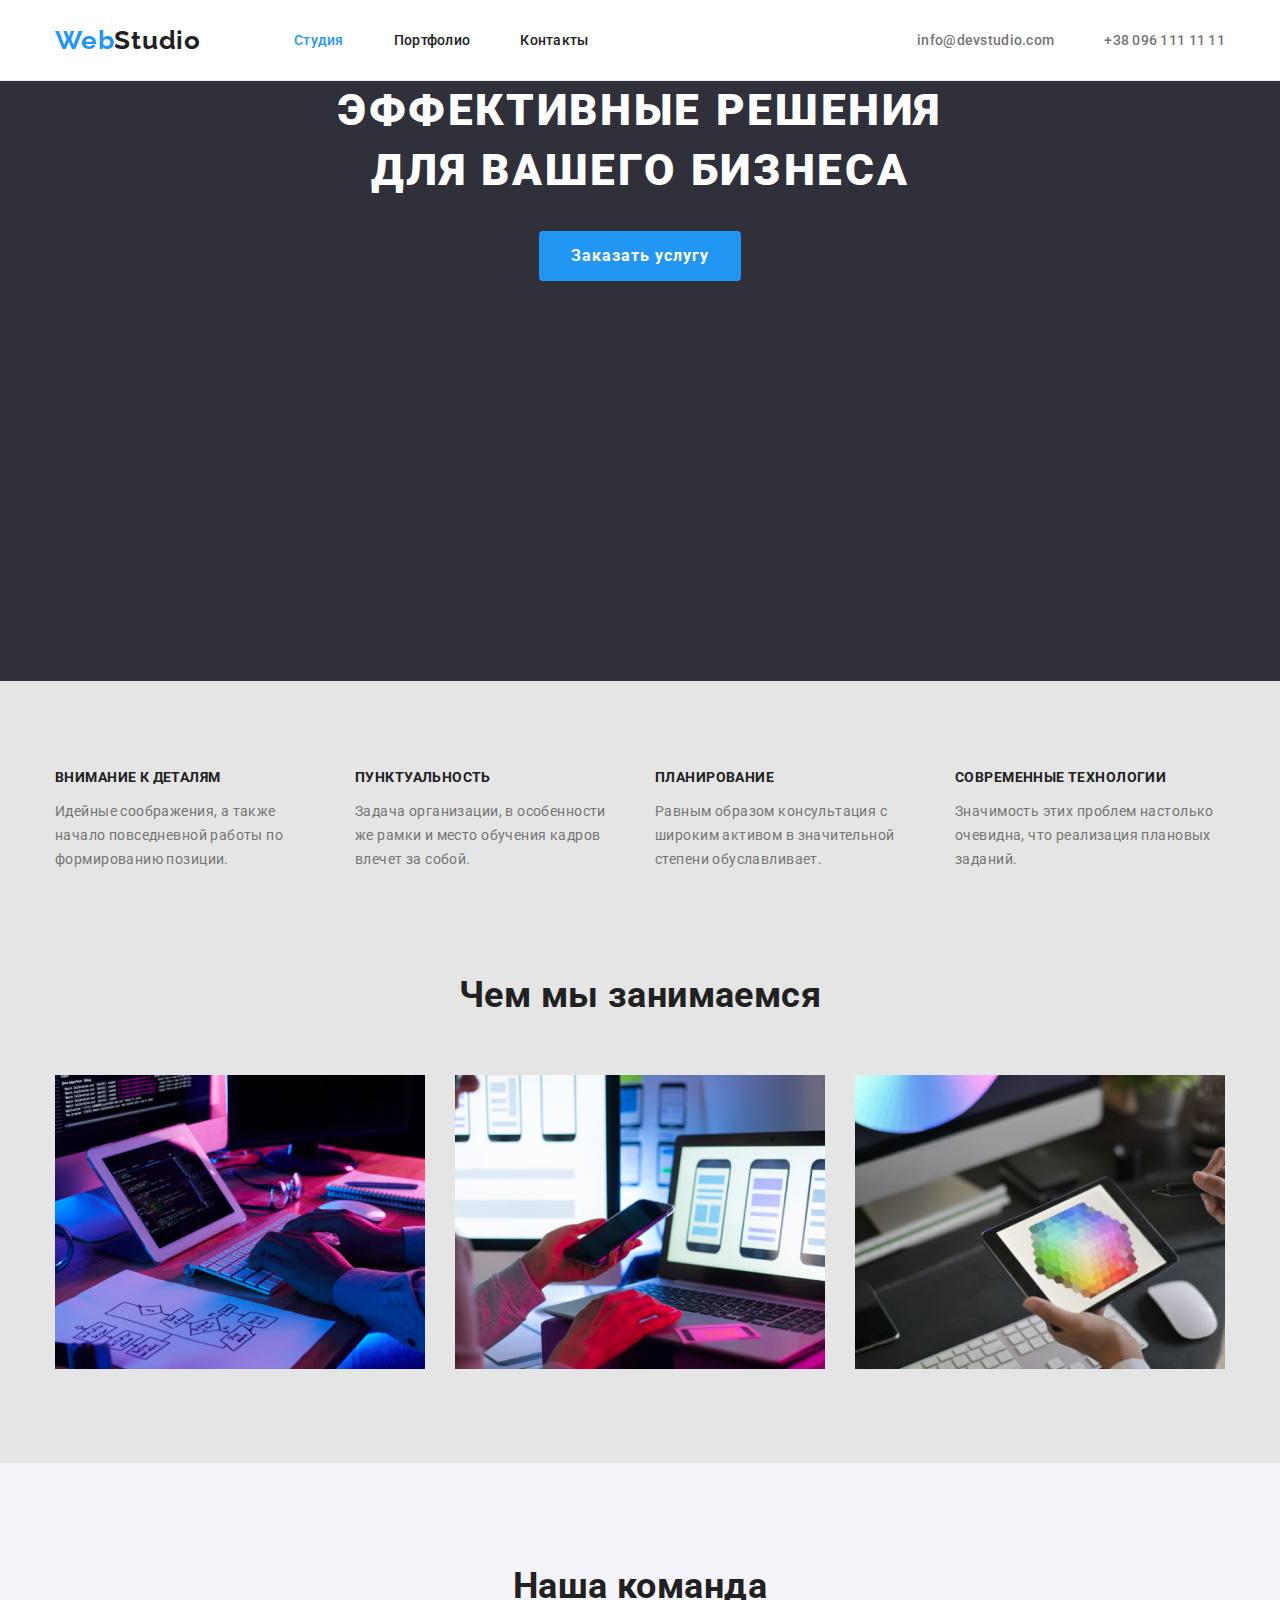
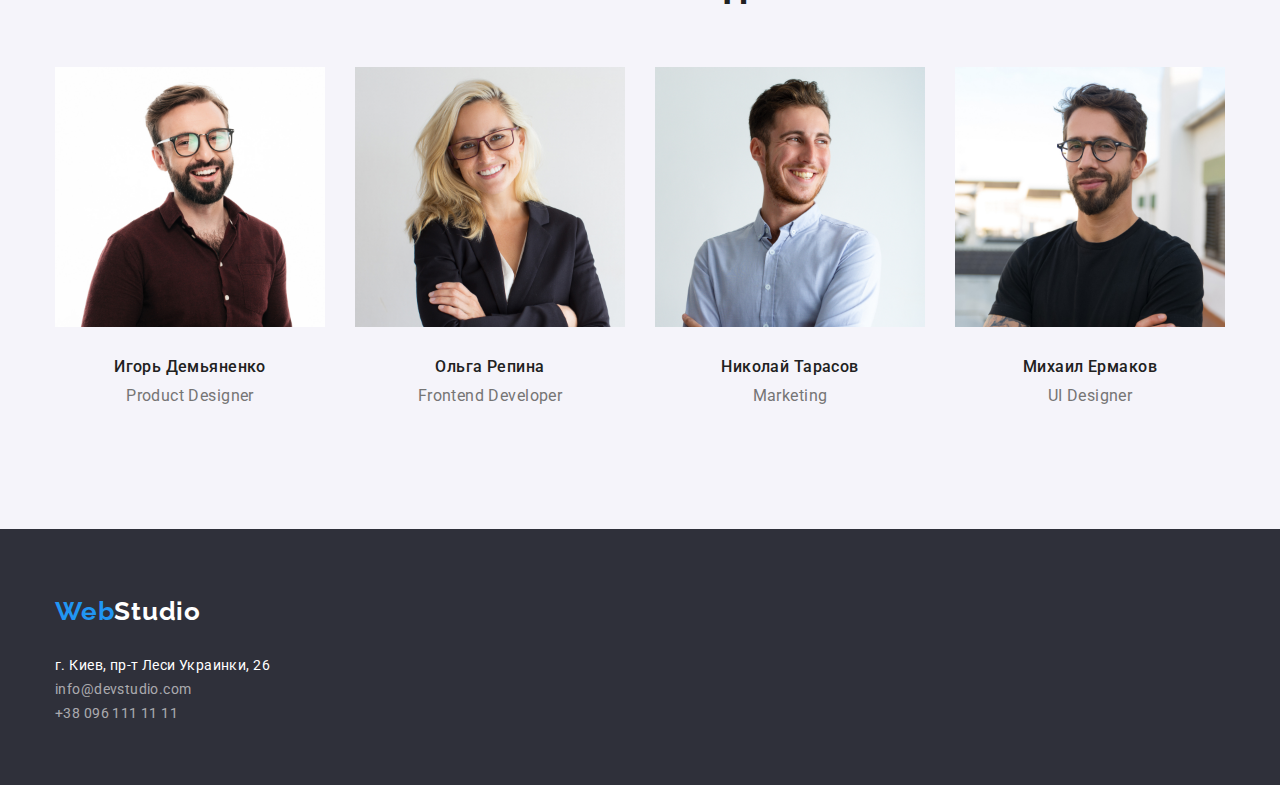
==== index.html @ 1ac966eb "створює стартовий файл для роботи" ====
<!DOCTYPE html>
<html lang="ru">
    <head>
        <meta charset="UTF-8" />
        <meta name="viewport" content="width=device-width, initial-scale=1.0" />
        <title>WebStudio</title>
        <link href="https://fonts.googleapis.com/css2?family=Roboto:wght@400;500;700;900&display=swap" rel="stylesheet">
        <link rel="stylesheet" href="https://cdnjs.cloudflare.com/ajax/libs/modern-normalize/1.0.0/modern-normalize.css">
        <link rel="stylesheet" href="./css/styles.css">
      </head>

     <body>
        <header class="bg-color-white">
            <div class="container header-container">
                <a href="./index.html" class="logo logo-color-header heder-logo">
                    <span class="logo-color">Web</span>Studio
                </a>
                <nav class="navigation">
                    <ul class="list menu">
                            <li class="menu-item"> 
                                <a href="./index.html" class="link menu-link current">Студия</a>
                        </li>
                            <li class="menu-item"> 
                                <a href="./portfolio.html" class="link menu-link ">Портфолио</a>
                        </li>
                            <li class="menu-item"> 
                                <a href="" class="link menu-link">Контакты</a>
                        </li>
                    </ul>  
                </nav>
            
    
                    <ul class="list menu">
                        <li class="menu-item">
                            <a href="mailto:info@devstudio.com" class="link menu-link contacts ">info@devstudio.com</a>
                        </li>
                        <li class="menu-item">
                            <a href="tel:+380961111111" class="link menu-link contacts">+38 096 111 11 11</a>
                        </li>
                     </ul>
            </div>
        </header>
    
    <main>
        
        <div>
        <section class="bg-color-dark">
            <div class="container hero-content">
                <h1 class="page-title">Эффективные решения для вашего бизнеса</h1>
                    <button class="btn btn-studia" type="button">
                            Заказать услугу
                    </button>
            </div>
        </section>
    </div>
        


    
        <section class="section">
            <div class="container">
                <h2 class="visually-hidden">Наши преимущества</h2>
                <ul class="list benefits flexbox">
                    <li class="content-box">
                        <h3 class="section-title-caps">Внимание к деталям</h3>
                        <p>Идейные соображения, а также начало повседневной работы по формированию позиции.</p>
                    </li>
                    <li class="content-box">
                        <h3 class="section-title-caps">Пунктуальность</h3>
                        <p>Задача организации, в особенности же рамки и место обучения кадров влечет за собой.</p>
                    </li>
                    <li class="content-box">
                        <h3 class="section-title-caps">Планирование</h3>
                        <p>Равным образом консультация с широким активом в значительной степени обуславливает.</p>
                    </li>
                    <li class="content-box">
                        <h3 class="section-title-caps">Современные технологии</h3>
                        <p>Значимость этих проблем настолько очевидна, что реализация плановых заданий.</p>
                    </li>
                </ul>
           </div>
        </section>
    
        <section class="section">
            <div class="container">
                <h2 class="section-title">Чем мы занимаемся</h2>
                <ul class="list flexbox">
                    <li class="fleximg"><img src="./images/work_1.jpg" alt="разработка сайтов" width="370"></li>    
                    <li class="fleximg"><img src="./images/work_2.jpg" alt="разработка телефонных приложений" width="370"></li>
                    <li class="fleximg"><img src="./images/work_3.jpg" alt="дизайн" width="370"></li>
                </ul> 
            </div>
        </section>
    
        <section class="section bg-color-blu">
            <div class="container">
                <h2 class="section-title">Наша команда</h2>
                <ul class="list flexbox">
                    <li class="content-box"><img src="./images/product_designer.jpg" alt="Игорь Демьяненко Product Designer" width="270"/>
                        <h3 class="section-title-mini workers-text">Игорь Демьяненко</h3>
                        <p lang="en" class="paragraf">Product Designer</p>
                    </li>
                    <li class="content-box"><img src="./images/frontend_developer.jpg" alt="Ольга Репина Frontend Developer" width="270"/>
                        <h3 class="section-title-mini workers-text">Ольга Репина</h3>
                        <p lang="en" class="paragraf">Frontend Developer</p>
                    </li>
                    <li class="content-box"><img src="./images/marketing.jpg" alt="Николай Тарасов Marketing" width="270"/>
                        <h3 class="section-title-mini workers-text">Николай Тарасов</h3>
                        <p lang="en" class="paragraf">Marketing</p>
                    </li>
                    <li class="content-box"><img src="./images/uidesigner.jpg" alt="Михаил Ермаков UI Designer" width="270"/>
                        <h3 class="section-title-mini workers-text">Михаил Ермаков</h3>
                        <p lang="en" class="paragraf">UI Designer</p>
                    </li>  
                </ul>
            </div>
        </section>
    </main>

<footer class="bg-color-dark-footer">
    <div class="container footer-container">
        <a href="index.html#studia" class="logo logo-color-footer link-hf">
            <span class="logo-color">Web</span>Studio
        </a>
        <address>
            <ul class="list"> 
                <li><a href="https://goo.gl/maps/6ceKZBEV4WaBG7hH8" class="link footer-text address-color" target="blank" rel="noopener norefere">г. Киев, пр-т Леси Украинки, 26</a></li>
                <li><a href="mailto:info@devstudio.com" class="link footer-text mt-color">info@devstudio.com</a> <br></li>
                <li><a href="tel:+380961111111" class="link footer-text mt-color">+38 096 111 11 11</a></li>
            </ul>
        </address>
    </div>
</footer>

  </body>
</html>
---- css/styles.css ----
@font-face {
    font-family: 'Raleway';
    font-style: normal;
    font-weight: 700;
    src: url('../fonts/raleway-v18-latin_cyrillic-700.eot'); 
    src: local(''),
         url('../fonts/raleway/raleway-v18-latin_cyrillic-700.eot?#iefix') format('embedded-opentype'), 
         url('../fonts/raleway/raleway-v18-latin_cyrillic-700.woff2') format('woff2'),
         url('../fonts/raleway/raleway-v18-latin_cyrillic-700.woff') format('woff'), 
         url('../fonts/raleway/raleway-v18-latin_cyrillic-700.ttf') format('truetype'),
         url('../fonts/raleway/raleway-v18-latin_cyrillic-700.svg#Raleway') format('svg');
  }

  html {
    box-sizing: border-box;
  }*,
  *::before,
  *::after {
    box-sizing: inherit;
  }
  
:root {
    --primari-text-color: #757575;
    --title-text-color: #212121;
    --accent-color: #2196F3;
    --title-page-color: #FFFFFF;
    --bg-color: #E5E5E5;
    --bg-dark-color: #2F303A;
    --bg-color-blu: #F5F4FA;
}


body {
    font-family: "Roboto", sans-serif;
    font-weight: 400;
    font-size: 14px;
    line-height: 1.71;
    letter-spacing: 0.03em;
    color: var(--primari-text-color);
    background-color: var(--bg-color); 
}

.container {
    width: 1200px;
    padding-left: 15px;
    padding-right: 15px;
    margin-right: auto;
    margin-left: auto;
}

img {
    display: block;
    max-width: 100%;
    height: auto;
  }

h1, 
h2, 
h3, 
p {
    margin: 0;
    padding: 0;
}

.list {
    list-style: none;
    margin: 0;
    padding: 0;
}

/* стилі для всіх ссилок */
.link,
.link-hf,
.heder-logo {
    color: inherit;
    text-decoration: none;
}

.link-hf {
    display: inline-block;
    margin-bottom: 20px;
}

.link:hover,
.link:focus { 
    color: var(--accent-color);
}
 

 /* стилі для кнопок */
 .btn {
    display: inline-block;
    font-family: inherit;
    font-size: 16px;
    text-align: center;
    border-radius: 4px;
 }

 .btn-studia {
        display: flex;
        margin: auto;
        font-weight: 700;
        line-height:1.87;
        align-items: center;
        letter-spacing: 0.06em;
        color: var(--title-page-color);
        background-color: var(--accent-color);
        border: none;
        padding: 10px 32px;
        min-width: 200px;

 }

 .btn-portfolio {
    font-weight: 500;
    line-height:1.62;
    letter-spacing: 0.03em;
    color: var(--title-text-color);
    background-color:#F5F4FA;
    border: none;
    padding: 6px 22px;
 }
.btn-portfolio:hover,
.btn-portfolio:focus {
    background-color: var(--accent-color);
    color: var(--title-page-color);
}

 
 /* стилі для лого*/
 .logo {
    font-family: "Raleway", sans-serif;
    font-weight: 700;
    font-size: 26px;
    line-height: 1,192;
    letter-spacing: 0.03em;
}
.logo-color {
    color: var(--accent-color);
}

.logo-color-header {
    color: var(--title-text-color);
}

.logo-color-footer {
    color: var(--title-page-color);
}


 /* стилі для меню */
.menu-link,
.contacts {
    display: block;
    padding-top: 32px;
    padding-bottom: 32px;

    font-weight: 500;
    font-size: 14px;
    line-height: 1.142;
    letter-spacing: 0.02em;
    color: var(--title-text-color);
}

.current {
    color: var(--accent-color);
}

.contacts {
    color: var(--primari-text-color);
}

/* стилі для всіх заголовків  */
.section-title {
    color: var(--title-text-color);
    font-weight: 700;
    font-size: 36px;
    line-height: 1.66;
    text-align: center;
    margin-bottom: 50px;

}



.section-title-mini {
    font-size: 16px;
    line-height: 1.187;
    font-weight: 500;
    text-align: center;
    color: var(--title-text-color);
    
}


.section-title-caps {
    font-weight: 700;
    font-size: 14px;
    line-height: 1.14x;
    text-transform: uppercase;
    color: var(--title-text-color);

    margin-bottom: 10px;
    
}


 .page-title {
    color: var(--title-page-color);
    font-size: 44px;
    font-weight: 900;
    line-height: 1.36;
    letter-spacing: 0.06em;
    text-align: center;
    text-transform: uppercase;   

    margin-bottom: 30px;
    margin-top: auto;
 }

 .title-progect {
    font-weight: 700;
    font-size: 18px;
    line-height: 2;
    letter-spacing: 0.06em;
    color: var(--title-text-color);
}

/* стилі для тексту */
.paragraf {
    font-size: 16px;
    line-height: 1.187;
    text-align: center;
    margin-bottom: 30px;
}

.paragraf-ptf {
    font-size: 16px;
    line-height: 1.87;
}

.footer-text {
    font-weight: 400;
    font-size: 14px;
    line-height: 1.71;
    margin-top: 0;
    margin-bottom: 9px;
    bottom: 0;
    }

.address-color {
    color: var(--title-page-color);
}

.mt-color {
    color: rgba(255, 255, 255, 0.6);
}

address {
    font-style: normal;
}


/* стилі для фону */
.bg-color-dark,
.bg-color-dark-footer{
    background-color: var(--bg-dark-color); 
}
.bg-color-dark {
    min-height: 600px;
    
    
}

.footer-container {
    padding-bottom: 60px;
    padding-top: 60px;
}

.bg-color-white {
    background: var(--title-page-color);
    border-bottom: 1px solid #ECECEC;
    min-height: 80px;

}

.bg-color-blu {
    background: var(--bg-color-blu);
    padding-top: 94px;

}




/* геометрія сторінки */
.menu {
    display: flex;


}

.menu-item:not(:last-child) {
    margin-right: 50px;
}

.header-container {
    display: flex;
    align-items: center;
    
    
}

.heder-logo {
    display: inline-block;
    margin-right: 93px;
    align-items: center;

}

.navigation {
    margin-right: auto;
}

.hero-content {
    width: 696px;


}

.nav {margin-bottom: 9px;}

.section {
    padding-bottom: 94px;
}
 /* флексбокси у решти контейнерыв */
.flexbox {
    display: flex;
    flex-wrap: wrap;
  
    
}
.content-box {
    flex-basis: 270px;
    margin-right: 30px;
    margin-bottom: 30px;
}

.content-box:nth-child(4n){
    margin-right: 0;
}

.content-box:nth-last-child(-n + 4) {
    margin-bottom: 0;
  }


.benefits {
    padding-top: 85px;
}

/* стилы для блокыв з картинками */

.fleximg {
    flex-basis: 370px;
    margin-right: 30px;
    margin-bottom: 30px;
    
}

.fleximg:nth-child(3n){
    margin-right: 0;
}

.fleximg:nth-last-child(-n + 3) {
    margin-bottom: 0;
  }





/* приховує елементи */
.visually-hidden {
    position: absolute !important;
    clip: rect(1px 1px 1px 1px);
    clip: rect(1px, 1px, 1px, 1px);
    padding: 0 !important;
    border: 0 !important;
    height: 1px !important;
    width: 1px !important;
    overflow: hidden;
  }
  
  .workers-text {
      margin-top: 30px;
      margin-bottom: 10px;
  }

  /* флекси портфоліо */
.menu-portfolio {
    display: flex;
    align-items: center;
    justify-content: center;
    margin-bottom: 50px;
}

.menu-portfolio-item:not(:last-child) {
    padding-right: 9px;
}

.portfolio-container {
    padding-top: 94px;
    padding-bottom: 94px;
    background-color: var(--title-page-color);
}
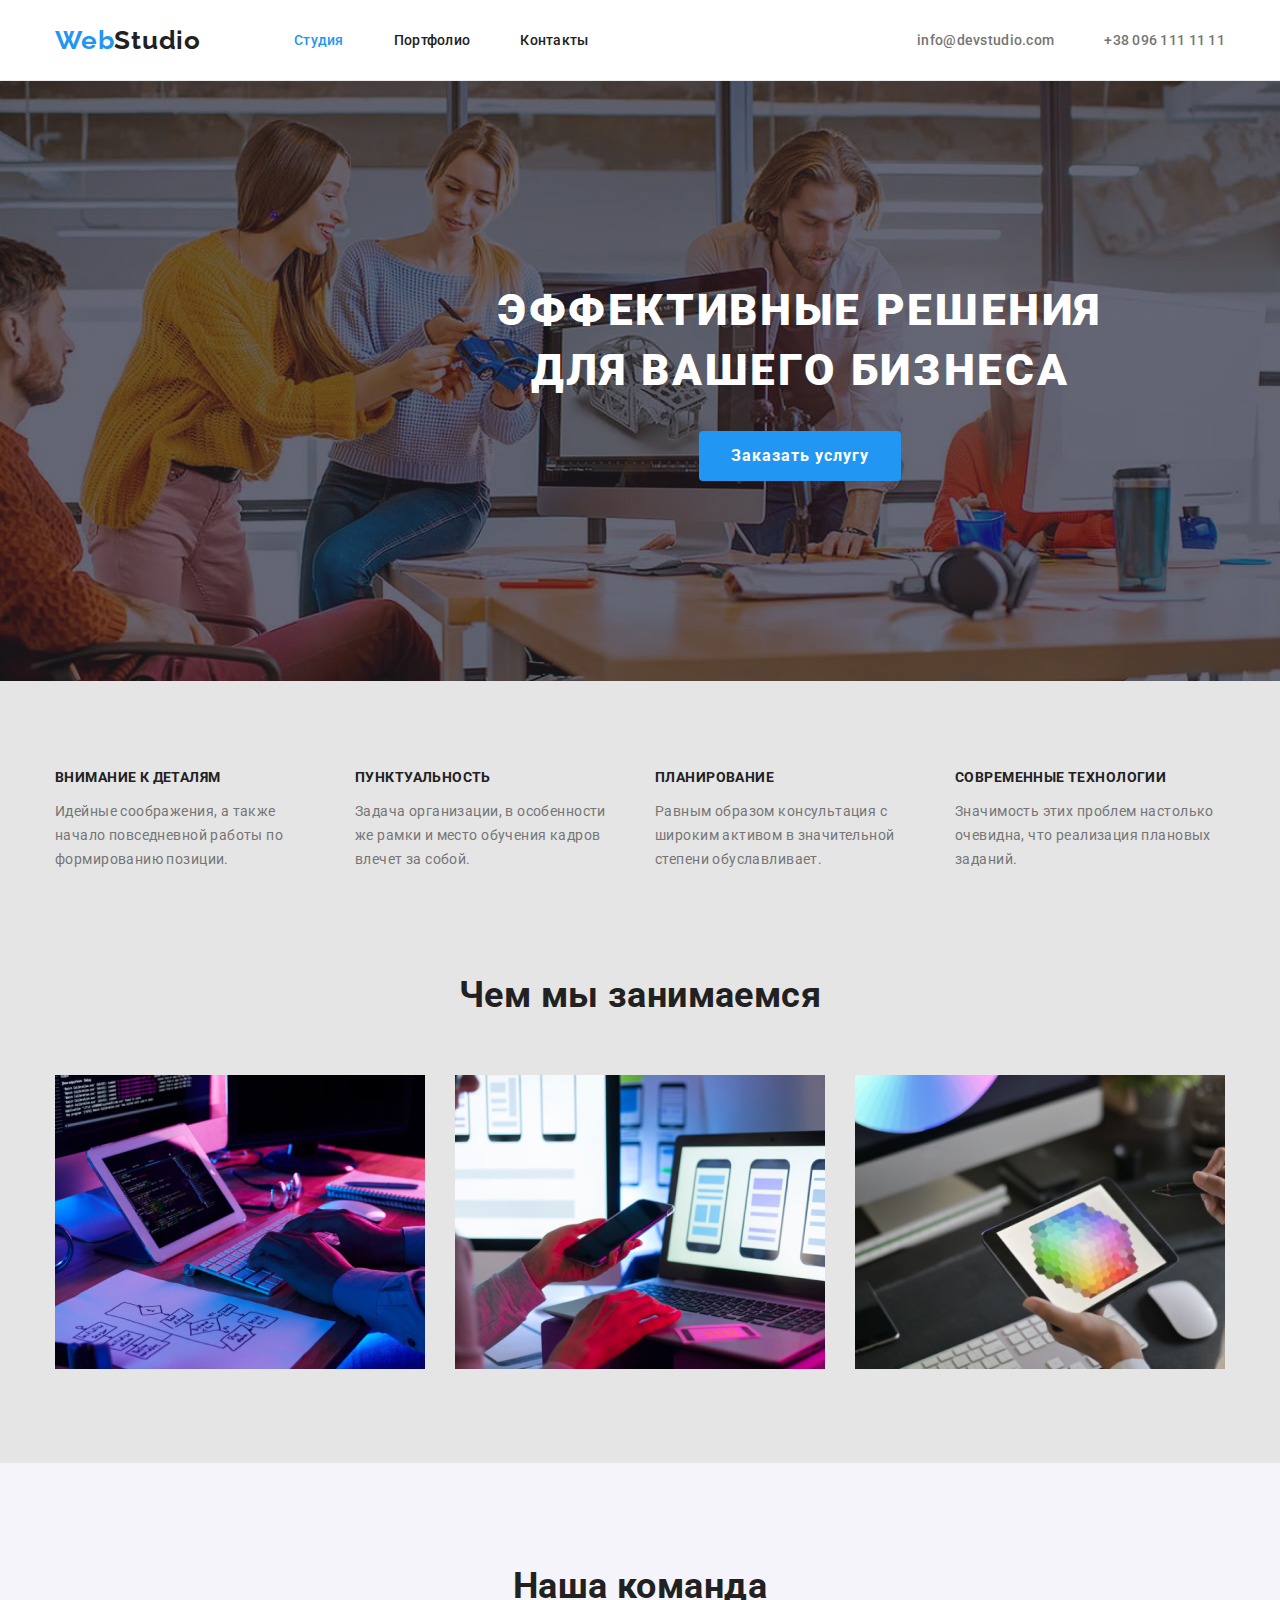
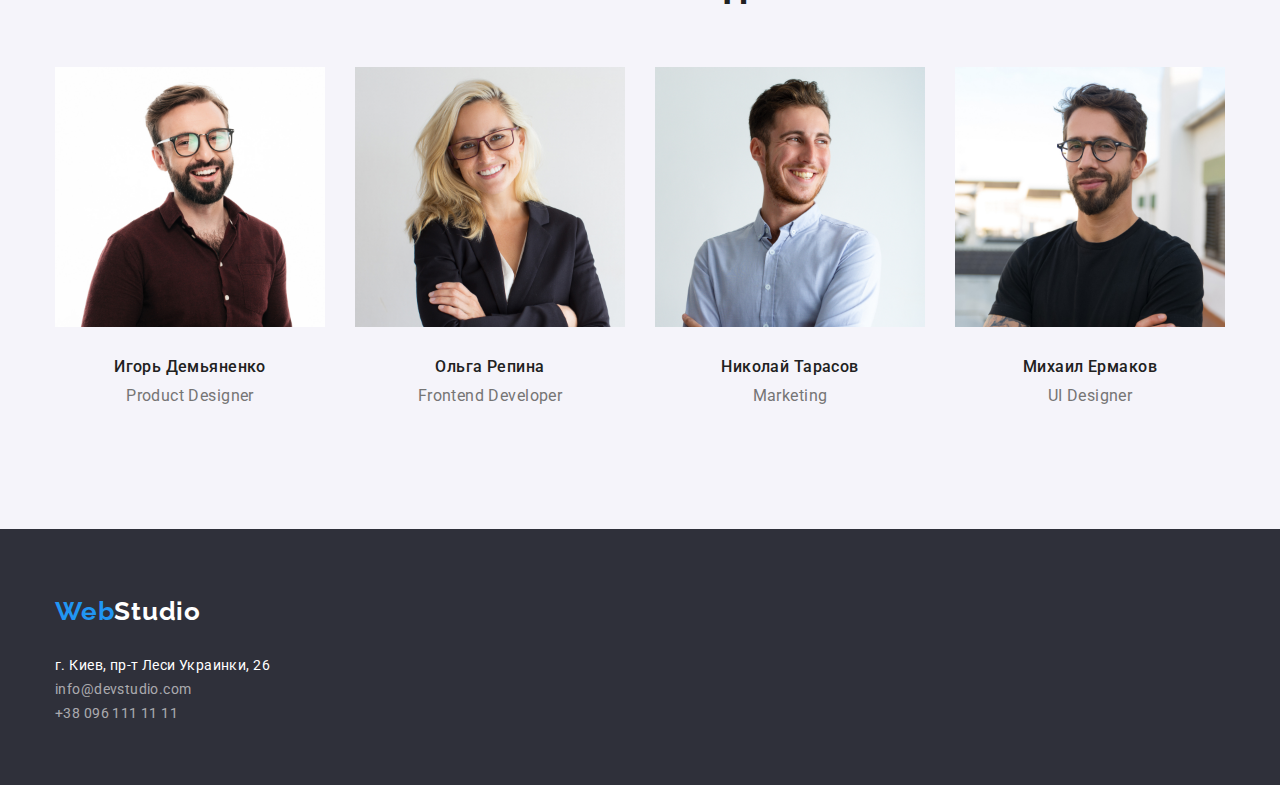
==== commit e13f3c8b: "задає герою фонову картинку" ====
--- a/index.html
+++ b/index.html
@@ -45,11 +45,13 @@
         
         <div>
         <section class="bg-color-dark">
-            <div class="container hero-content">
+            <div class="overlay">
+                <div class="container hero-content">
                 <h1 class="page-title">Эффективные решения для вашего бизнеса</h1>
                     <button class="btn btn-studia" type="button">
                             Заказать услугу
                     </button>
+                </div>
             </div>
         </section>
     </div>
--- a/css/styles.css
+++ b/css/styles.css
@@ -13,7 +13,10 @@
 
   html {
     box-sizing: border-box;
-  }*,
+  }
+  
+  
+  *,
   *::before,
   *::after {
     box-sizing: inherit;
@@ -323,9 +326,11 @@
 }
 
 .hero-content {
+    display: inline-block;
     width: 696px;
-
-
+    margin-left: 452px;
+    margin-right: 452px;
+    margin-top: 200px;
 }
 
 .nav {margin-bottom: 9px;}
@@ -415,5 +420,20 @@
     background-color: var(--title-page-color);
 }
 
-
-
+/*додаэмо svg */
+.overlay {
+    height: 600px;
+    max-width: 1600px;
+    margin-left: auto;
+    margin-right: auto;
+    background-image: linear-gradient(
+    to right,    
+    rgba(47, 48, 58, 0.4),
+    rgba(47, 48, 58, 0.4)),
+    url(../images/header-img-min.jpg);
+    background-repeat: no-repeat;
+    background-position: center;
+    background-size: cover;
+}
+
+
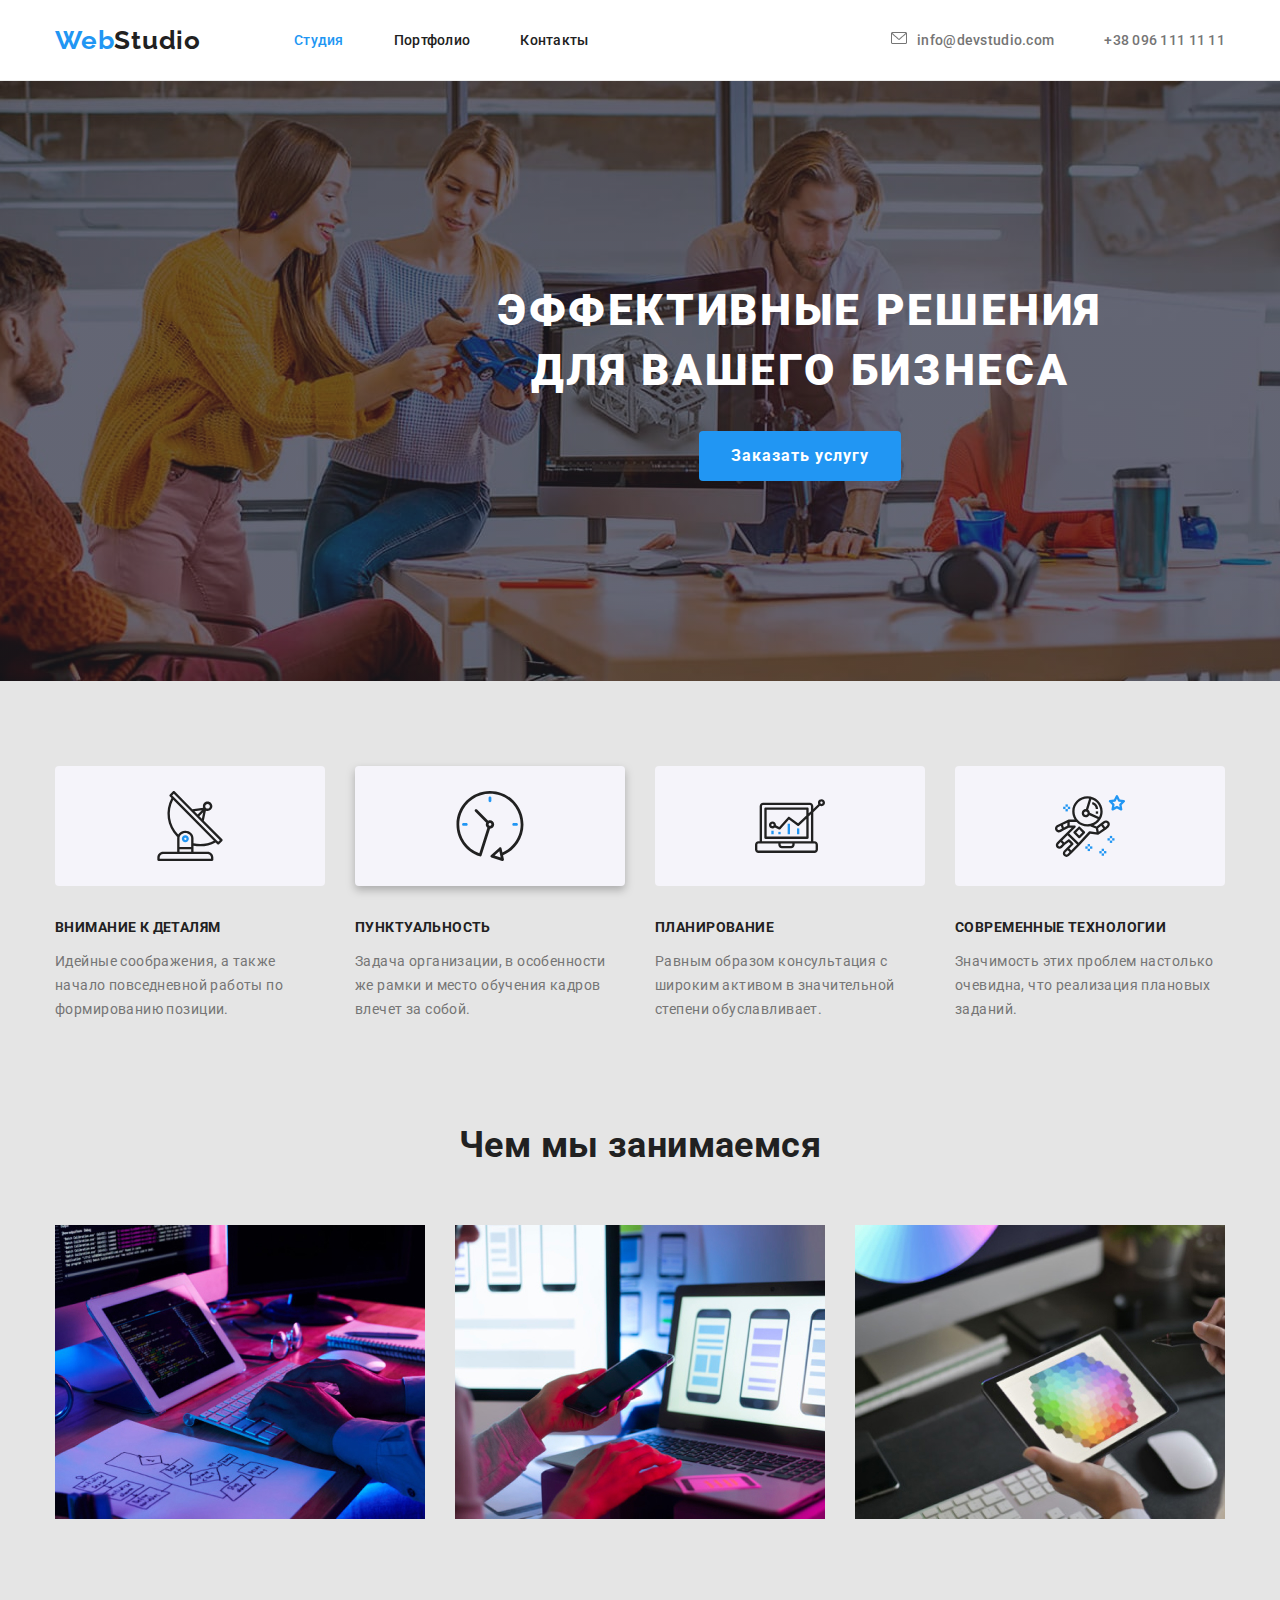
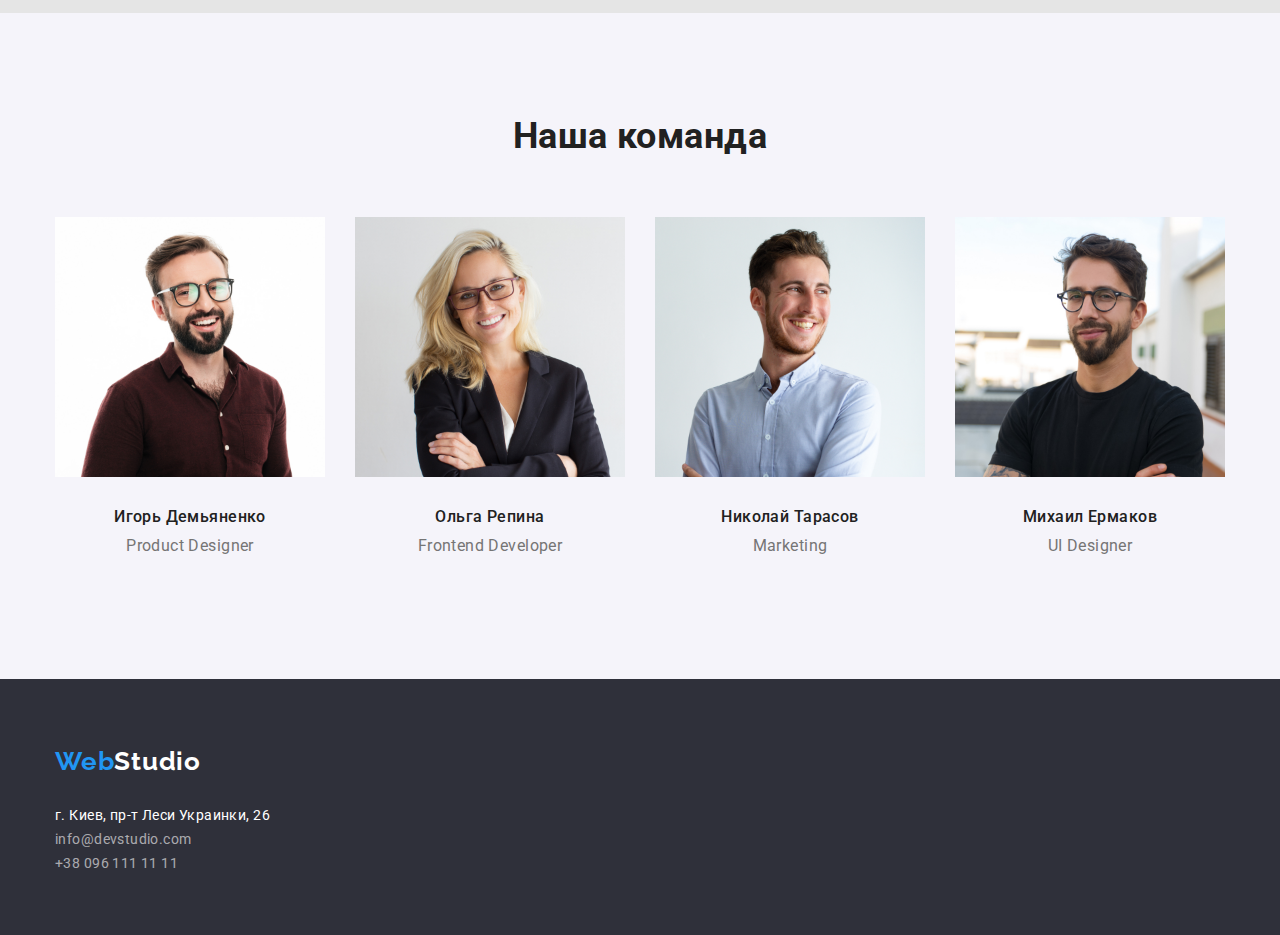
==== commit b3ee7730: "додає картнки до другої секції" ====
--- a/index.html
+++ b/index.html
@@ -32,7 +32,7 @@
     
                     <ul class="list menu">
                         <li class="menu-item">
-                            <a href="mailto:info@devstudio.com" class="link menu-link contacts ">info@devstudio.com</a>
+                            <a href="mailto:info@devstudio.com" class="link menu-link contacts mail">info@devstudio.com</a>
                         </li>
                         <li class="menu-item">
                             <a href="tel:+380961111111" class="link menu-link contacts">+38 096 111 11 11</a>
@@ -63,19 +63,19 @@
             <div class="container">
                 <h2 class="visually-hidden">Наши преимущества</h2>
                 <ul class="list benefits flexbox">
-                    <li class="content-box">
+                    <li class="content-box bgimage image-1">
                         <h3 class="section-title-caps">Внимание к деталям</h3>
                         <p>Идейные соображения, а также начало повседневной работы по формированию позиции.</p>
                     </li>
-                    <li class="content-box">
+                    <li class="content-box bgimage image-2">
                         <h3 class="section-title-caps">Пунктуальность</h3>
                         <p>Задача организации, в особенности же рамки и место обучения кадров влечет за собой.</p>
                     </li>
-                    <li class="content-box">
+                    <li class="content-box bgimage image-3">
                         <h3 class="section-title-caps">Планирование</h3>
                         <p>Равным образом консультация с широким активом в значительной степени обуславливает.</p>
                     </li>
-                    <li class="content-box">
+                    <li class="content-box bgimage image-4">
                         <h3 class="section-title-caps">Современные технологии</h3>
                         <p>Значимость этих проблем настолько очевидна, что реализация плановых заданий.</p>
                     </li>
--- a/css/styles.css
+++ b/css/styles.css
@@ -436,4 +436,46 @@
     background-size: cover;
 }
 
-
+.mail {
+    display: inline-flex;
+}
+
+.mail::before {
+    width: 16px;
+    height: 12px;
+    margin-right: 10px;
+    content: "";
+    background-image: url(../images/envelope.png);
+    background-size: contain;
+    align-items: center;
+}
+
+.bgimage::before {
+    display: block;
+    height: 120px;
+    margin-bottom: 30px;
+    content: "";
+    background-color: var(--bg-color-blu);
+    background-position: center;
+    background-repeat: no-repeat;
+    border-radius: 4px;
+
+}
+
+.image-1::before {
+background-image: url(../images/antenna-1.svg);
+}
+
+.image-2::before {
+    background-image: url(../images/clock-1.svg);
+    filter: drop-shadow(0px 4px 4px rgba(0, 0, 0, 0.25));
+}
+
+.image-3::before {
+    background-image: url(../images/diagram-1.svg);
+}
+
+.image-4::before {
+    background-image: url(../images/astronaut.svg);
+}
+
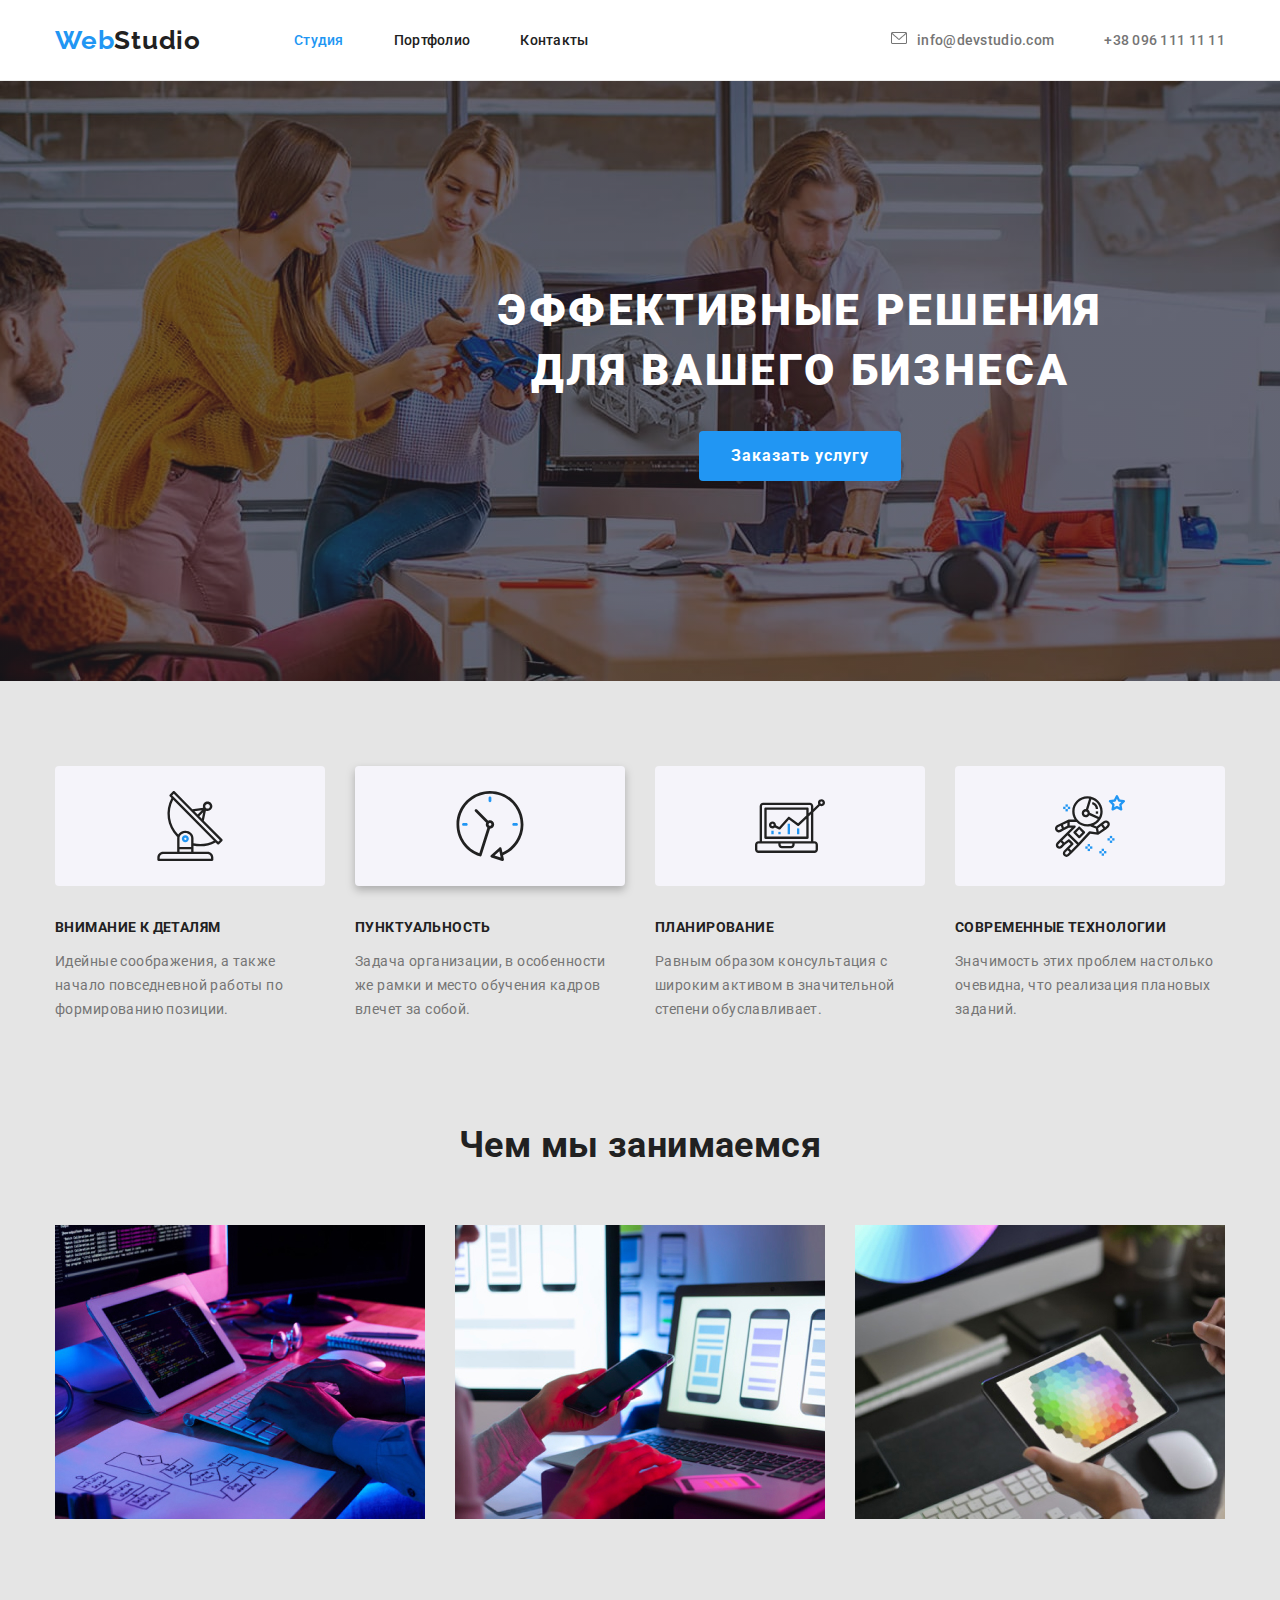
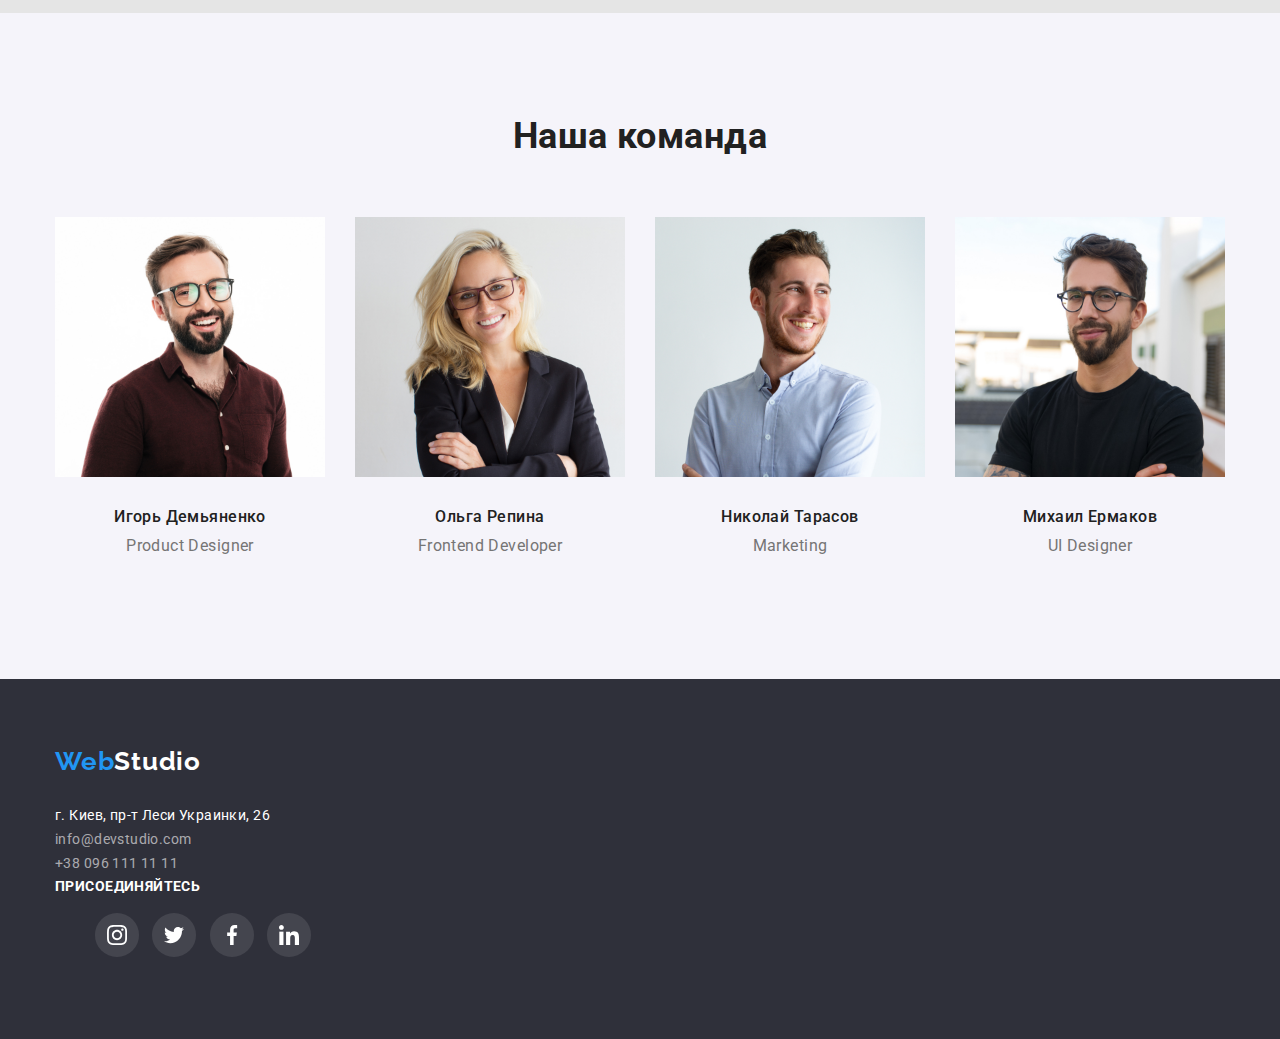
==== commit d0dd8c15: "додаэ в футер значки соцмереж" ====
--- a/index.html
+++ b/index.html
@@ -131,6 +131,17 @@
                 <li><a href="tel:+380961111111" class="link footer-text mt-color">+38 096 111 11 11</a></li>
             </ul>
         </address>
+
+        <div class="social-network-bloc">
+            <h2 class="section-title-caps social-network-title">Присоединяйтесь</h2>
+            <ul>
+             <li class="instagram social-network"><a href=""></a></li>
+             <li class="twitter social-network"><a href=""></a></li>
+             <li class="facebook social-network"><a href=""></a></li>
+             <li class="linkedin social-network"><a href=""></a></li>
+            </ul>
+        </div>
+
     </div>
 </footer>
 
--- a/css/styles.css
+++ b/css/styles.css
@@ -129,6 +129,9 @@
     color: var(--title-page-color);
 }
 
+.social-network {
+    display: inline-flex;
+}
  
  /* стилі для лого*/
  .logo {
@@ -204,7 +207,10 @@
     color: var(--title-text-color);
 
     margin-bottom: 10px;
-    
+}
+
+.social-network-title {
+    color: var(--title-page-color);
 }
 
 
@@ -479,3 +485,38 @@
     background-image: url(../images/astronaut.svg);
 }
 
+.social-network::before {
+    content: "";
+    width: 44px;
+    height: 44px;
+    background-color: rgba(255, 255, 255, 0.1);
+    border-radius: 50%;
+    background-position: center;
+    background-repeat: no-repeat;
+    background-size: 20px;
+}
+
+.instagram::before {
+    background-image: url(../images/instagram.svg);
+}
+
+.twitter::before {
+    background-image: url(../images/twitter.svg);
+}
+
+.facebook::before {
+   background-image: url(../images/facebook.svg);
+}
+
+.linkedin::before {
+    background-image: url(../images/linkedin.svg);
+}
+
+.social-network:hover,
+.social-network:focus {
+    background-color: var(--accent-color);
+    border-radius: 50%;
+}
+.social-network:not(:last-child) {
+    margin-right: 10px;
+}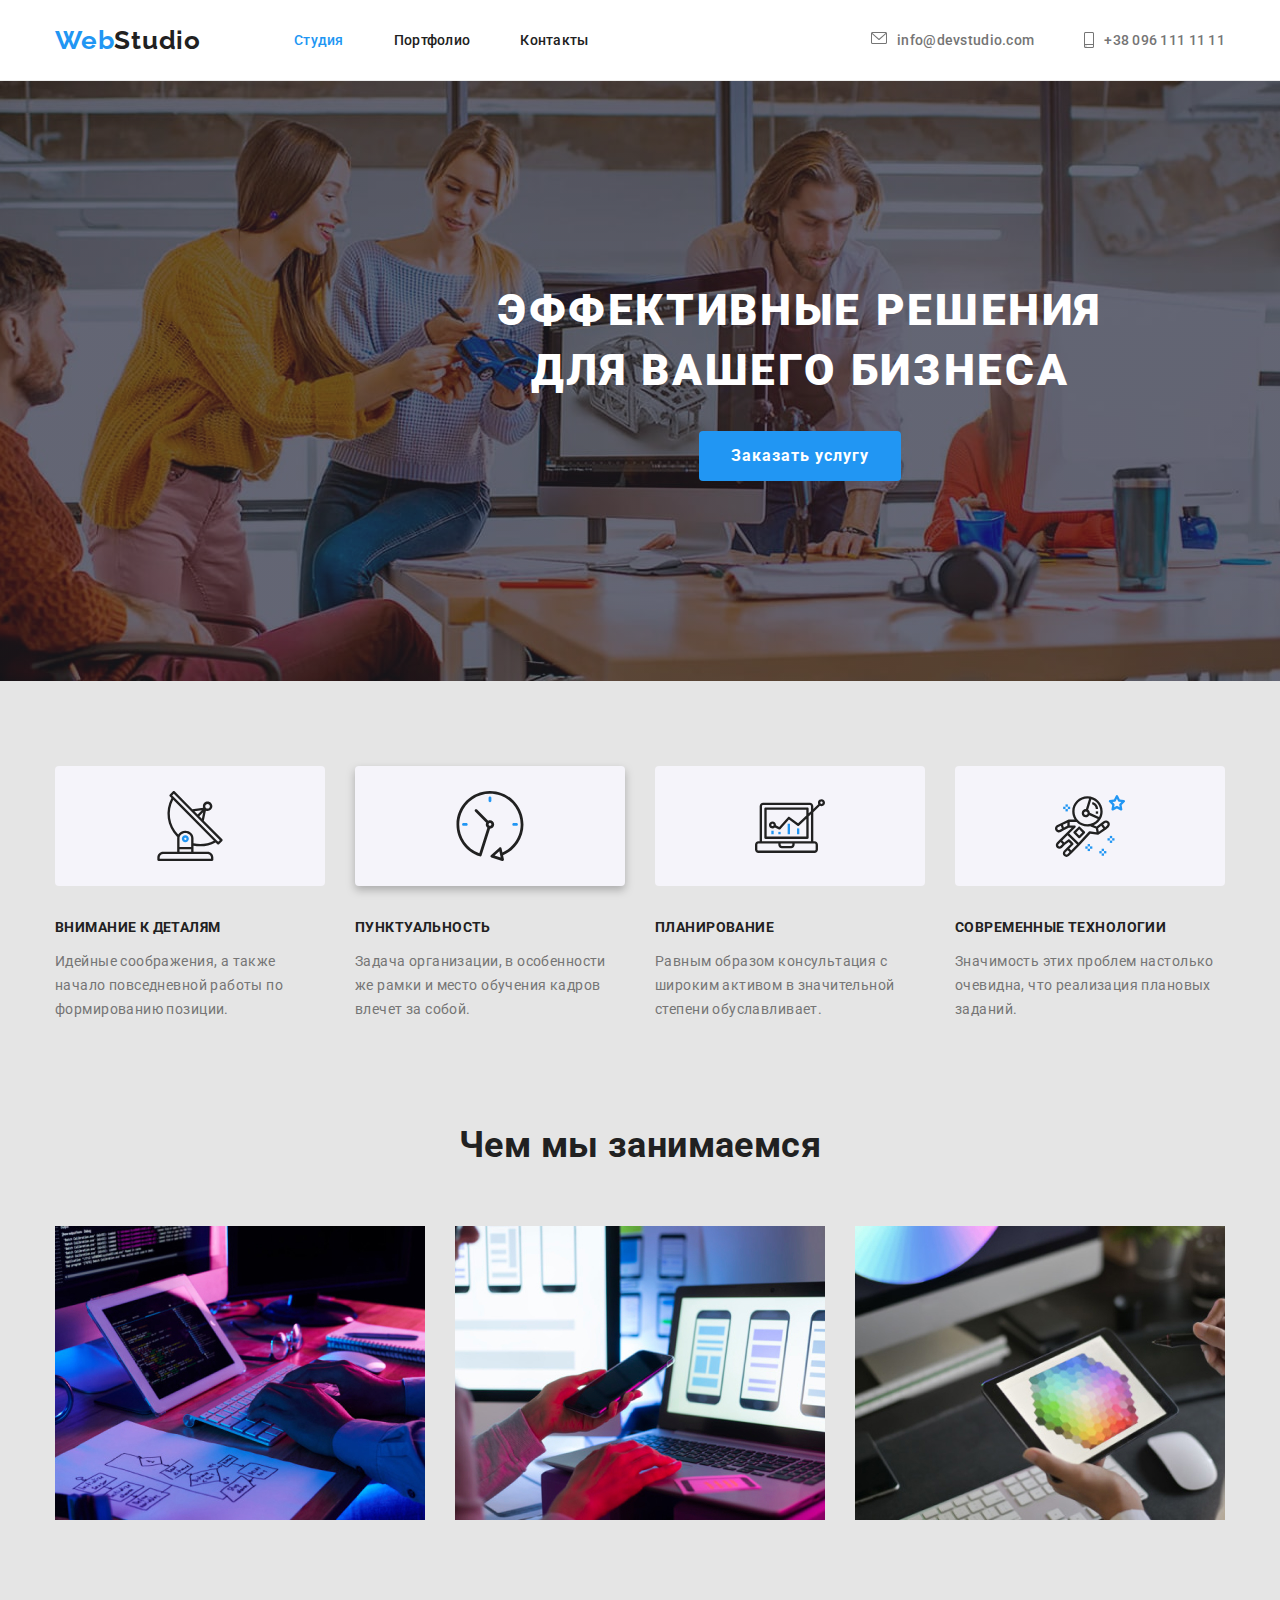
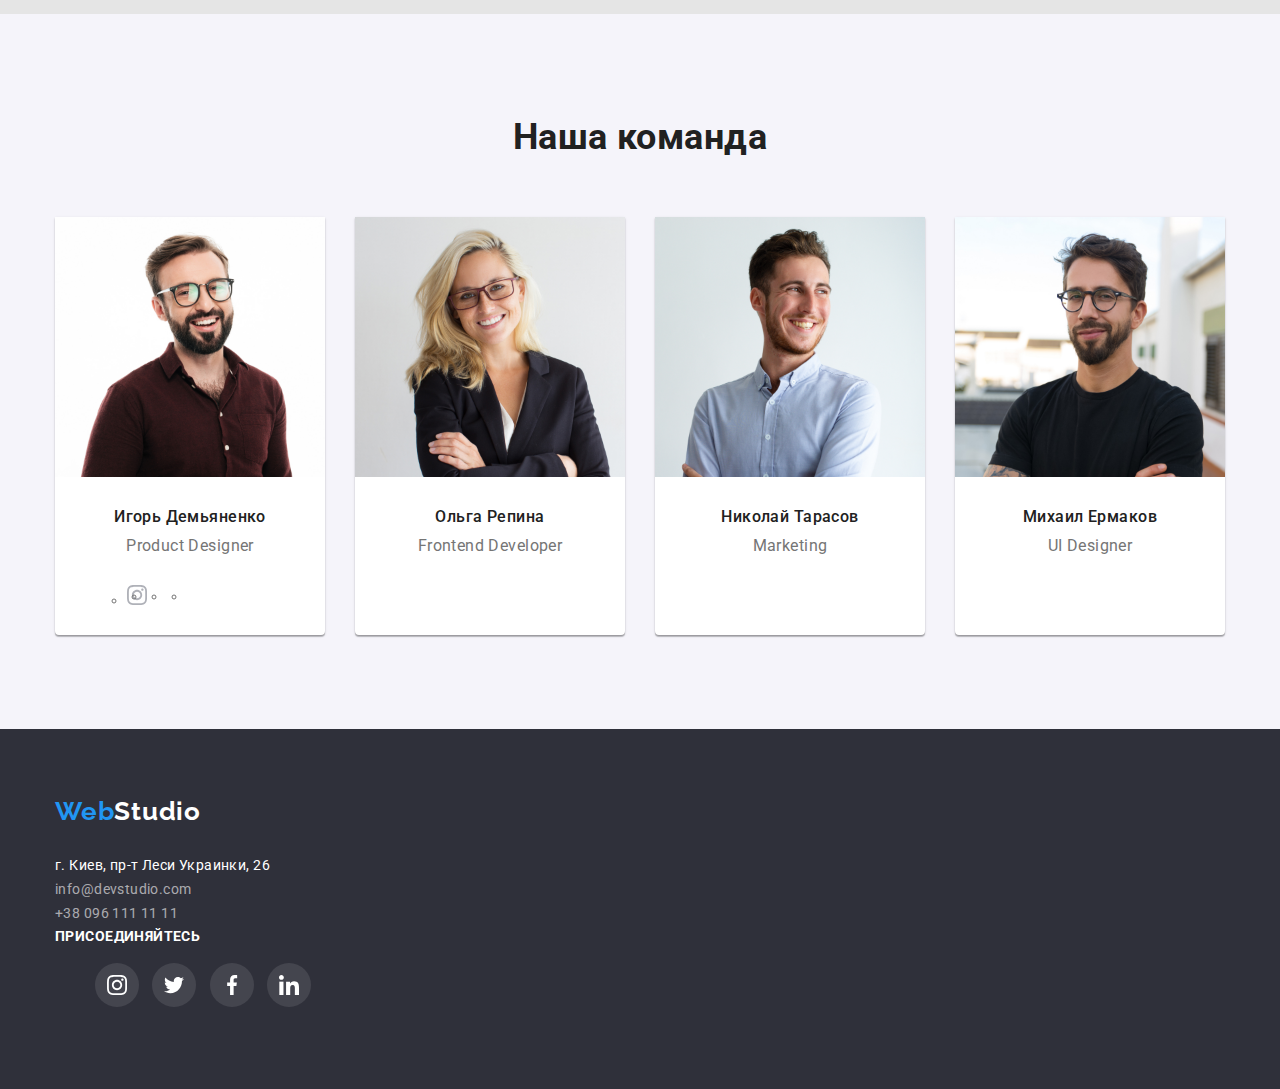
==== commit 045c6b37: "додає розмітку для блоків і пробує створити спрайт" ====
--- a/index.html
+++ b/index.html
@@ -35,7 +35,7 @@
                             <a href="mailto:info@devstudio.com" class="link menu-link contacts mail">info@devstudio.com</a>
                         </li>
                         <li class="menu-item">
-                            <a href="tel:+380961111111" class="link menu-link contacts">+38 096 111 11 11</a>
+                            <a href="tel:+380961111111" class="link menu-link contacts tel">+38 096 111 11 11</a>
                         </li>
                      </ul>
             </div>
@@ -98,19 +98,31 @@
             <div class="container">
                 <h2 class="section-title">Наша команда</h2>
                 <ul class="list flexbox">
-                    <li class="content-box"><img src="./images/product_designer.jpg" alt="Игорь Демьяненко Product Designer" width="270"/>
+                    <li class="content-box command"><img src="./images/product_designer.jpg" alt="Игорь Демьяненко Product Designer" width="270"/>
                         <h3 class="section-title-mini workers-text">Игорь Демьяненко</h3>
                         <p lang="en" class="paragraf">Product Designer</p>
+                        <ul class="command-social-bloc">
+                            <li class="command-social-network"> 
+                                 <svg class="command-social-network">
+                                    <use href="./images/symbol-defs.svg#icon-instagram-1">  </use>
+                                 </svg>
+                                 </li>
+                            <li class="command-social-network"> </li>
+                            <li class="command-social-network"> </li>
+                            <li class="command-social-network"> </li>
+                        </ul>
+            
+                        
                     </li>
-                    <li class="content-box"><img src="./images/frontend_developer.jpg" alt="Ольга Репина Frontend Developer" width="270"/>
+                    <li class="content-box command"><img src="./images/frontend_developer.jpg" alt="Ольга Репина Frontend Developer" width="270"/>
                         <h3 class="section-title-mini workers-text">Ольга Репина</h3>
                         <p lang="en" class="paragraf">Frontend Developer</p>
                     </li>
-                    <li class="content-box"><img src="./images/marketing.jpg" alt="Николай Тарасов Marketing" width="270"/>
+                    <li class="content-box command"><img src="./images/marketing.jpg" alt="Николай Тарасов Marketing" width="270"/>
                         <h3 class="section-title-mini workers-text">Николай Тарасов</h3>
                         <p lang="en" class="paragraf">Marketing</p>
                     </li>
-                    <li class="content-box"><img src="./images/uidesigner.jpg" alt="Михаил Ермаков UI Designer" width="270"/>
+                    <li class="content-box command"><img src="./images/uidesigner.jpg" alt="Михаил Ермаков UI Designer" width="270"/>
                         <h3 class="section-title-mini workers-text">Михаил Ермаков</h3>
                         <p lang="en" class="paragraf">UI Designer</p>
                     </li>  
--- a/css/styles.css
+++ b/css/styles.css
@@ -133,6 +133,14 @@
     display: inline-flex;
 }
  
+.social-network:hover,
+.social-network:focus {
+    background-color: var(--accent-color);
+    border-radius: 50%;
+}
+.social-network:not(:last-child) {
+    margin-right: 10px;
+}
  /* стилі для лого*/
  .logo {
     font-family: "Raleway", sans-serif;
@@ -168,12 +176,43 @@
     color: var(--title-text-color);
 }
 
+
+.mail,
+.tel {
+    display: inline-flex;
+    
+}
+
+.mail::before {
+    width: 16px;
+    height: 12px;
+    margin-right: 10px;
+    content: "";
+    background-size: contain;
+    align-items: center;
+    background-repeat: no-repeat;
+    background-image: url(../images/envelope.svg);
+}
+
+
+.tel::before {
+    width: 10px;
+    height: 16px;
+    margin-right: 10px;
+    content: "";
+    background-size: contain;
+    align-items: center;
+    background-repeat: no-repeat;
+    background-image: url(../images/smartphone.svg);
+}
+
 .current {
     color: var(--accent-color);
 }
 
 .contacts {
     color: var(--primari-text-color);
+
 }
 
 /* стилі для всіх заголовків  */
@@ -233,6 +272,11 @@
     line-height: 2;
     letter-spacing: 0.06em;
     color: var(--title-text-color);
+
+    margin-left: 24px;
+    margin-right: 24px;
+    margin-top: 20px;
+
 }
 
 /* стилі для тексту */
@@ -246,6 +290,9 @@
 .paragraf-ptf {
     font-size: 16px;
     line-height: 1.87;
+    margin-left: 24px;
+    margin-right: 24px;
+    margin-bottom: 20px;
 }
 
 .footer-text {
@@ -387,9 +434,25 @@
     margin-bottom: 0;
   }
 
-
-
-
+.prt-box {
+    border: 1px solid rgba(238,238,238,1);
+}
+
+.prt-box:hover,
+.prt-box:focus {
+    box-shadow: 0px 1px 1px rgba(0, 0, 0, 0.12), 
+    0px 4px 4px rgba(0, 0, 0, 0.06), 
+    1px 4px 6px rgba(0, 0, 0, 0.16);
+}
+
+
+.command{
+    background: #FFFFFF;
+    box-shadow: 0px 1px 3px rgba(0, 0, 0, 0.12), 
+    0px 1px 1px rgba(0, 0, 0, 0.14), 
+    0px 2px 1px rgba(0, 0, 0, 0.2);
+    border-radius: 0px 0px 4px 4px;
+}
 
 /* приховує елементи */
 .visually-hidden {
@@ -442,19 +505,6 @@
     background-size: cover;
 }
 
-.mail {
-    display: inline-flex;
-}
-
-.mail::before {
-    width: 16px;
-    height: 12px;
-    margin-right: 10px;
-    content: "";
-    background-image: url(../images/envelope.png);
-    background-size: contain;
-    align-items: center;
-}
 
 .bgimage::before {
     display: block;
@@ -512,11 +562,20 @@
     background-image: url(../images/linkedin.svg);
 }
 
-.social-network:hover,
-.social-network:focus {
-    background-color: var(--accent-color);
-    border-radius: 50%;
-}
-.social-network:not(:last-child) {
-    margin-right: 10px;
-}+
+.command-social-bloc {
+    display: block;
+    margin-left: 32px;
+    margin-right: 32px;
+    margin-bottom: 30px;
+    margin-top: 16px;
+}
+
+.command-social-bloc {
+    display: flex;
+}
+
+.command-social-network {
+    width: 20px;
+    height: 20px;
+}
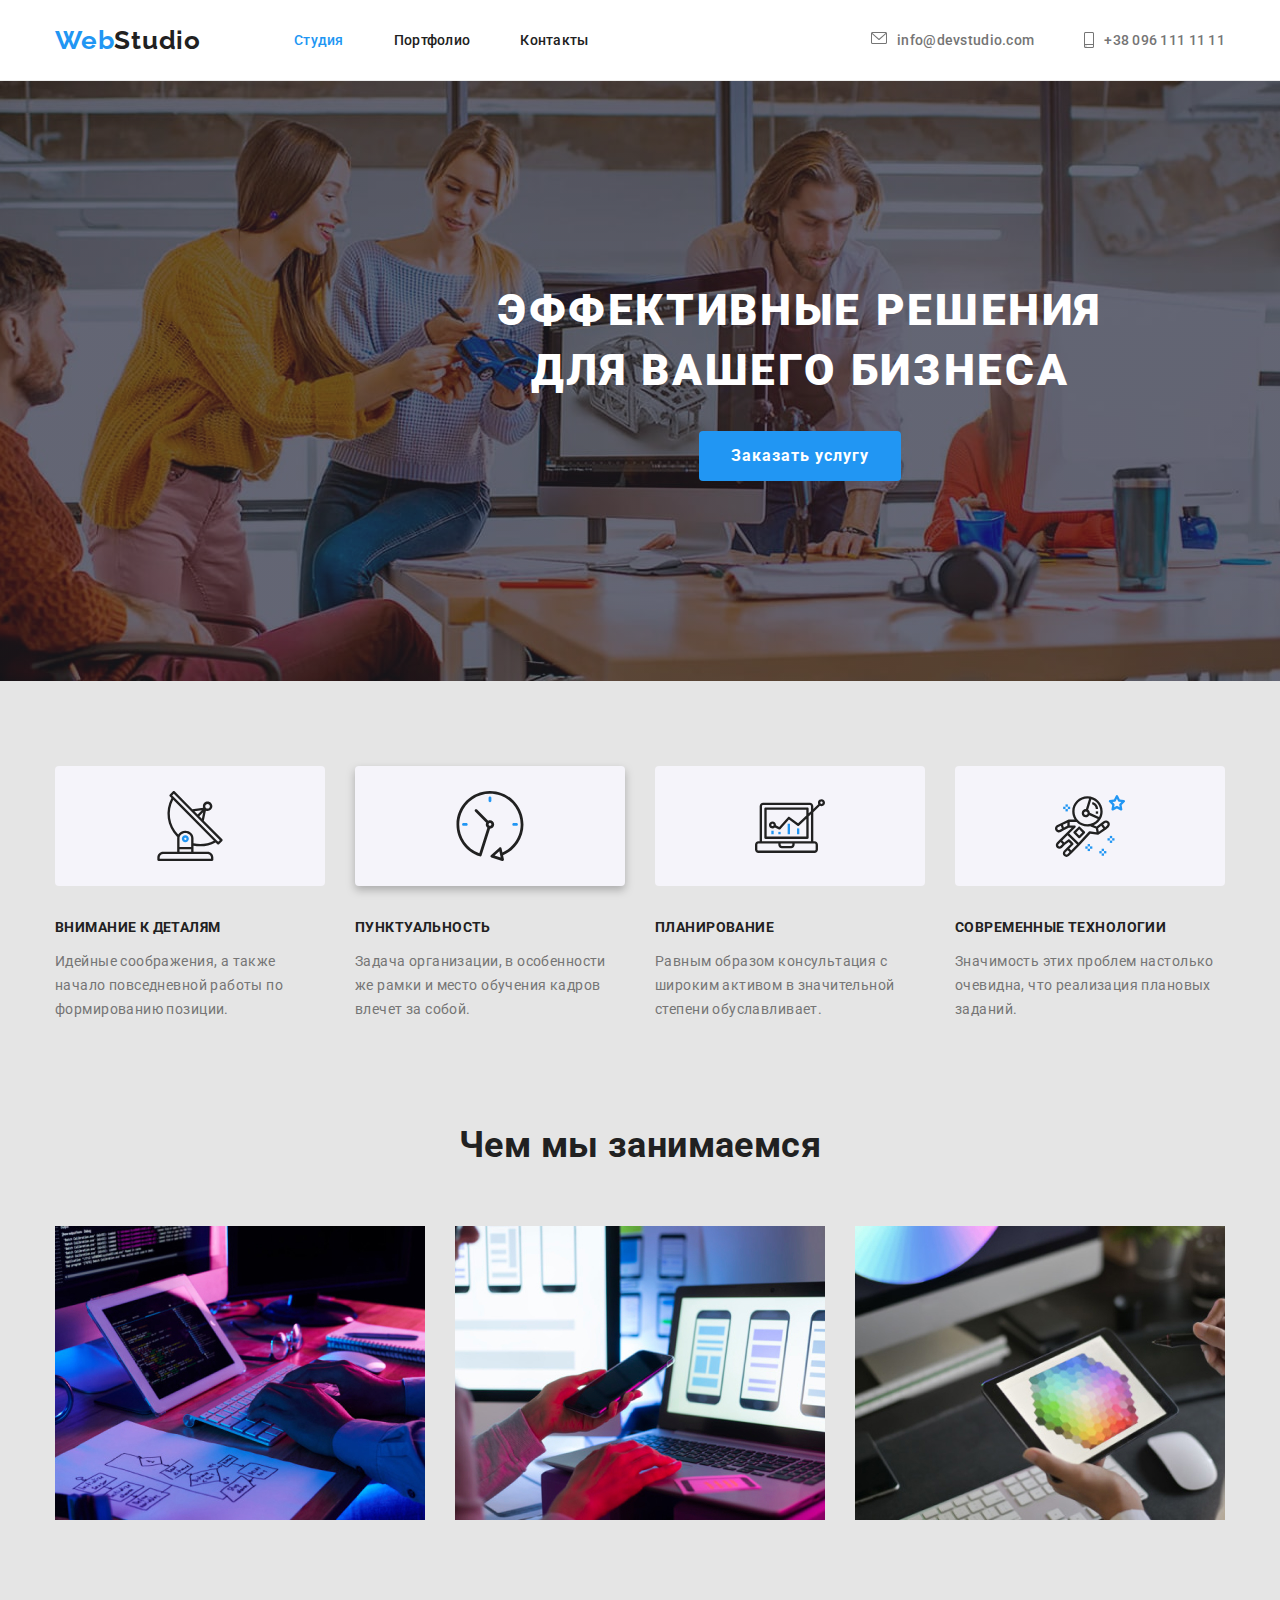
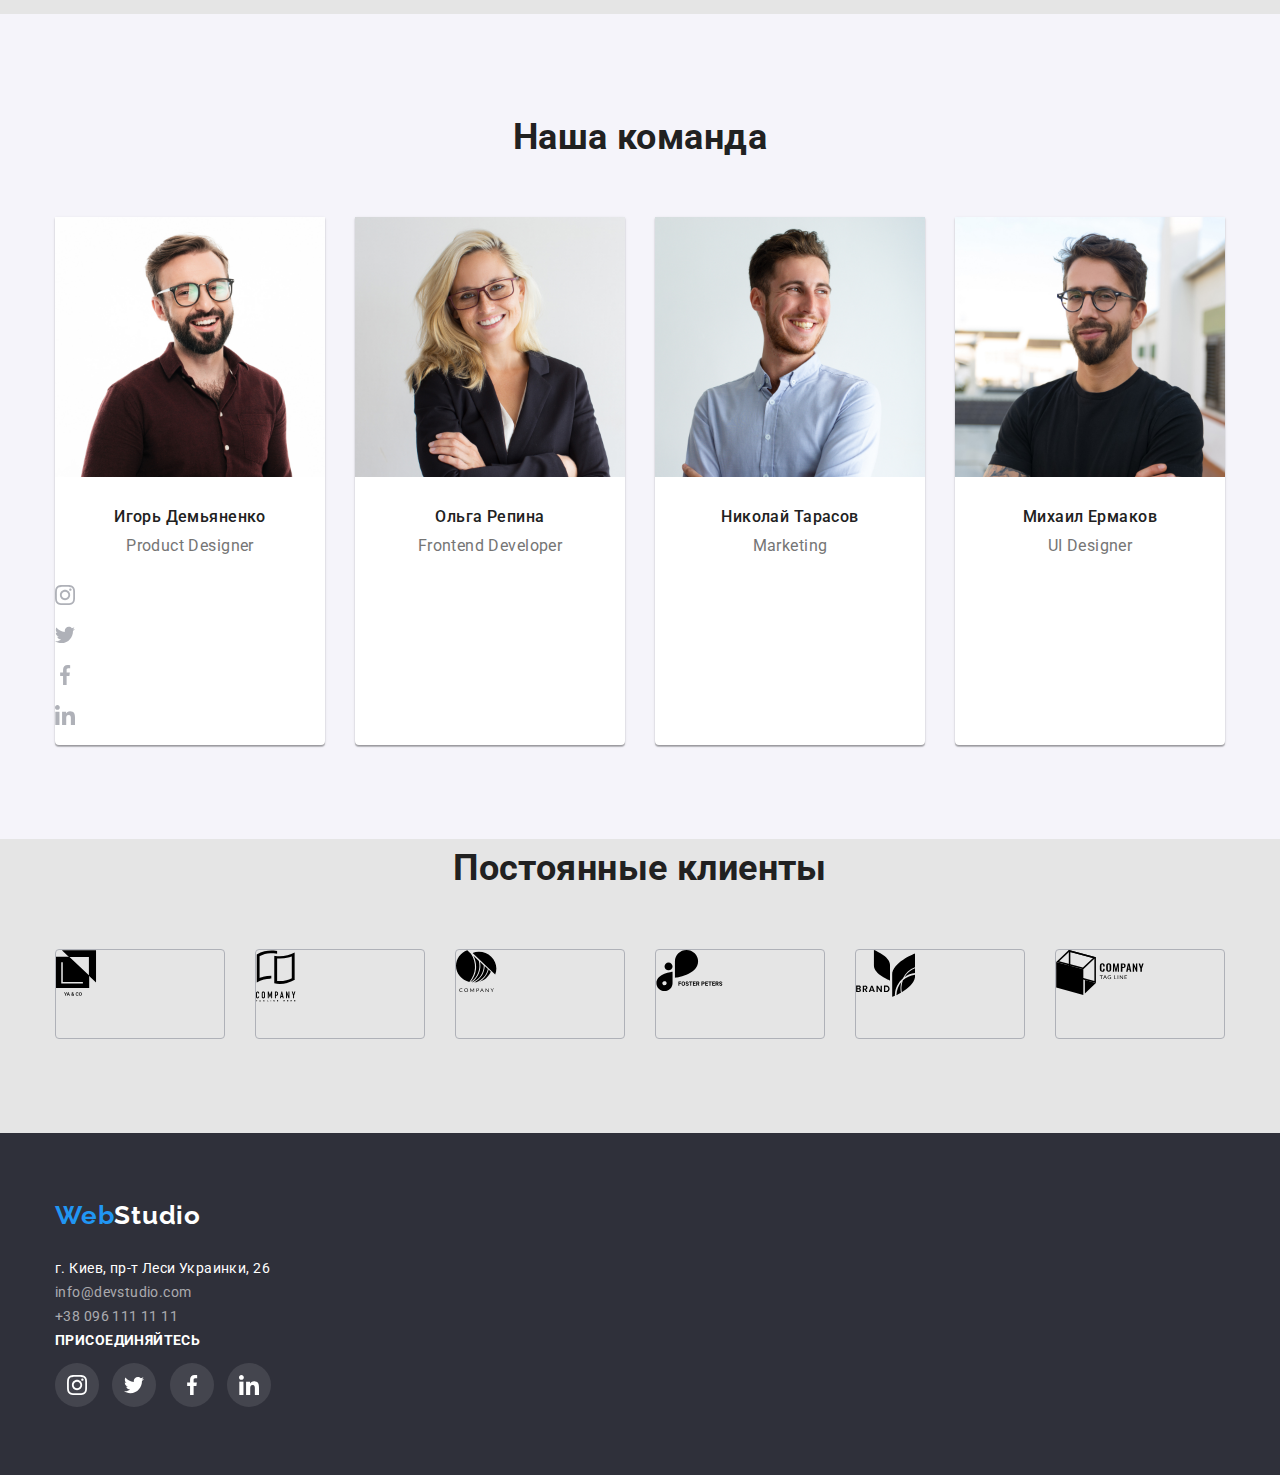
==== commit 29def9e5: "створює новий контейнер та додає соцмережі" ====
--- a/index.html
+++ b/index.html
@@ -101,15 +101,35 @@
                     <li class="content-box command"><img src="./images/product_designer.jpg" alt="Игорь Демьяненко Product Designer" width="270"/>
                         <h3 class="section-title-mini workers-text">Игорь Демьяненко</h3>
                         <p lang="en" class="paragraf">Product Designer</p>
-                        <ul class="command-social-bloc">
-                            <li class="command-social-network"> 
-                                 <svg class="command-social-network">
-                                    <use href="./images/symbol-defs.svg#icon-instagram-1">  </use>
-                                 </svg>
-                                 </li>
-                            <li class="command-social-network"> </li>
-                            <li class="command-social-network"> </li>
-                            <li class="command-social-network"> </li>
+                        <ul class="list command-social-bloc">
+                            <li class="command-social-network"><a class="social-network-linc" href="">
+                                 <svg class="social-network-icon">
+                                    <use href="./images/symbol-defs.svg#icon-instagram-1"></use>
+                            
+                                 </svg>
+                                </a>
+                            </li>
+                            <li class="command-social-network"><a class="social-network-linc" href="">
+                                <svg class="social-network-icon">
+                                    <use href="./images/symbol-defs.svg#icon-twitter-1"></use>
+                            
+                                 </svg>
+                                </a>
+                            </li>
+                            <li class="command-social-network"><a class="social-network-linc" href="">
+                                <svg class="social-network-icon">
+                                    <use href="./images/symbol-defs.svg#icon-facebook-1"></use>
+                            
+                                 </svg>
+                                </a>
+                            </li>
+                            <li class="command-social-network"><a class="social-network-linc" href="">
+                                <svg class="social-network-icon">
+                                    <use href="./images/symbol-defs.svg#icon-linkedin-1"></use>
+                            
+                                 </svg>
+                                </a>
+                            </li>
                         </ul>
             
                         
@@ -129,9 +149,48 @@
                 </ul>
             </div>
         </section>
+
+        <section class="section">
+            <div class="container">
+                <h2 class="section-title">Постоянные клиенты</h2>
+                <ul class="list flexbox">
+                    <li class="flexsvg"> <a href="">
+                        <svg class="client">
+                            <use href="./images/symbol-defs.svg#icon-logo-1"></use>
+                        </svg>
+                    </a></li>    
+                    <li class="flexsvg"> <a href="">
+                        <svg class="client-2">
+                            <use href="./images/symbol-defs.svg#icon-logo-2"></use>
+                        </svg>
+                    </a></li>
+                    <li class="flexsvg"> <a href="">
+                        <svg class="client-3">
+                            <use href="images/symbol-defs.svg#icon-logo-3"></use>
+                        </svg>
+                    </a></li>
+                    <li class="flexsvg"> <a href="">
+                        <svg class="client-4">
+                            <use href="images/symbol-defs.svg#icon-logo-4"></use>
+                        </svg>
+                    </a></li>    
+                    <li class="flexsvg"> <a href="">
+                        <svg class="client-5">
+                            <use href="images/symbol-defs.svg#icon-logo-5"></use>
+                        </svg>
+                    </a></li>
+                    <li class="flexsvg"> <a href="">
+                        <svg class="client-6">
+                            <use href="images/symbol-defs.svg#icon-logo-6"></use>
+                        </svg>
+                    </a></li>
+                </ul> 
+            </div>
+        </section>
     </main>
 
 <footer class="bg-color-dark-footer">
+    <div class="">
     <div class="container footer-container">
         <a href="index.html#studia" class="logo logo-color-footer link-hf">
             <span class="logo-color">Web</span>Studio
@@ -146,14 +205,14 @@
 
         <div class="social-network-bloc">
             <h2 class="section-title-caps social-network-title">Присоединяйтесь</h2>
-            <ul>
+            <ul class="list">
              <li class="instagram social-network"><a href=""></a></li>
              <li class="twitter social-network"><a href=""></a></li>
              <li class="facebook social-network"><a href=""></a></li>
              <li class="linkedin social-network"><a href=""></a></li>
             </ul>
         </div>
-
+    </div>
     </div>
 </footer>
 
--- a/css/styles.css
+++ b/css/styles.css
@@ -417,14 +417,56 @@
     padding-top: 85px;
 }
 
+.flexsvg {
+    width: 170px;
+    height: 90px;
+    border: 1px solid #AFB1B8;
+    border-radius: 4px;
+  
+}
+
+.flexsvg:not(:last-child) {
+    margin-right: 30px;
+}
+
+.client {
+    height: 49.22px;
+    width: 44.26px;
+    position: center;
+}
+
+.client-2 {
+    width: 40px;
+    height: 52px;
+}
+
+.client-3 {
+    width: 41px;
+    height: 42.6px;
+}
+.client-4 {
+    height: 42.02px;
+    width: 79.65px;
+}
+
+.client-5 {
+    width: 59px;
+    height: 47px;
+}
+
+.client-6 {
+    width: 88.48px;
+    height: 45.44px;
+}
+
 /* стилы для блокыв з картинками */
 
 .fleximg {
     flex-basis: 370px;
     margin-right: 30px;
     margin-bottom: 30px;
-    
-}
+}
+
 
 .fleximg:nth-child(3n){
     margin-right: 0;
@@ -563,19 +605,29 @@
 }
 
 
+.
+}
+
+/* соціфльнф мережі оформлення */
 .command-social-bloc {
-    display: block;
+    display: flex;
     margin-left: 32px;
     margin-right: 32px;
     margin-bottom: 30px;
     margin-top: 16px;
 }
 
-.command-social-bloc {
+.command-social-network {
     display: flex;
-}
-
-.command-social-network {
+    width: 40px;
+    height: 40px;
+    border-radius: 50%;
+}
+
+.social-network-icon {
+    display: flex;
     width: 20px;
     height: 20px;
-}
+    fill: #AFB1B8;
+    position: absolute;
+}
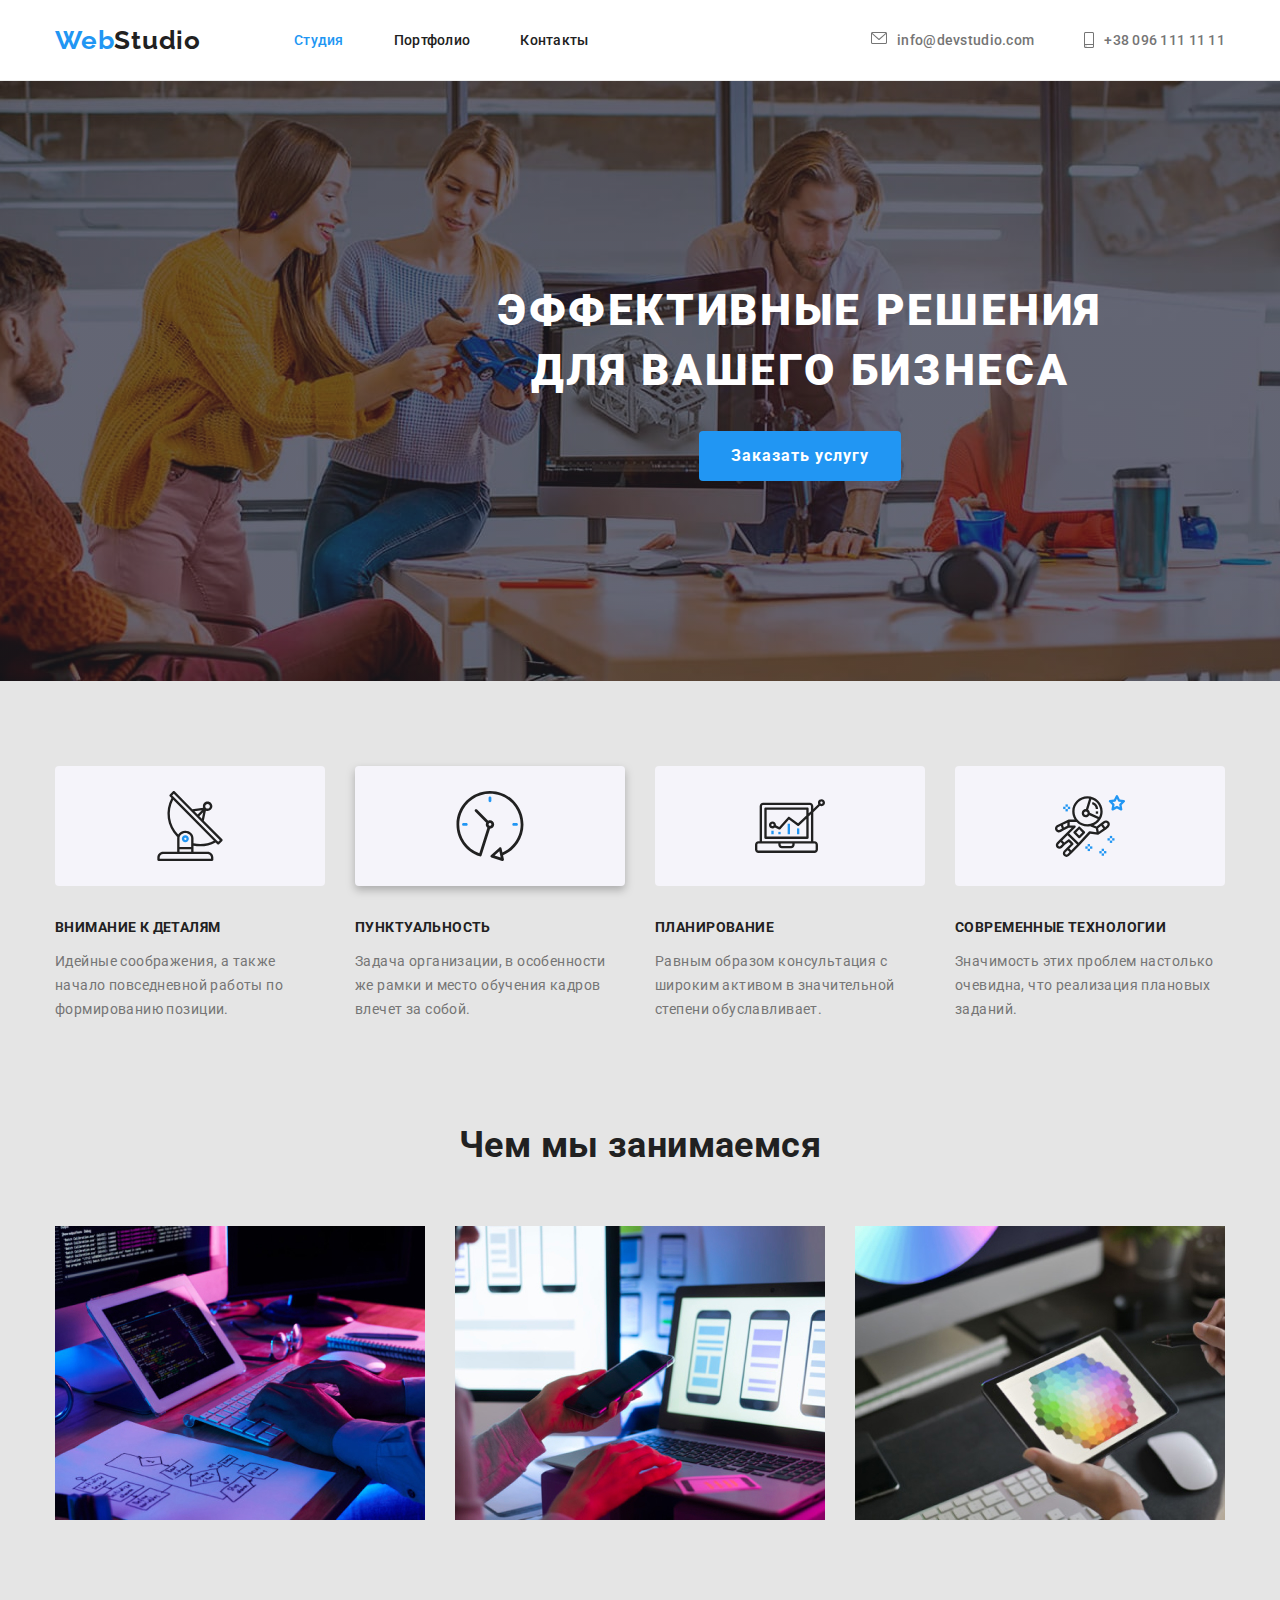
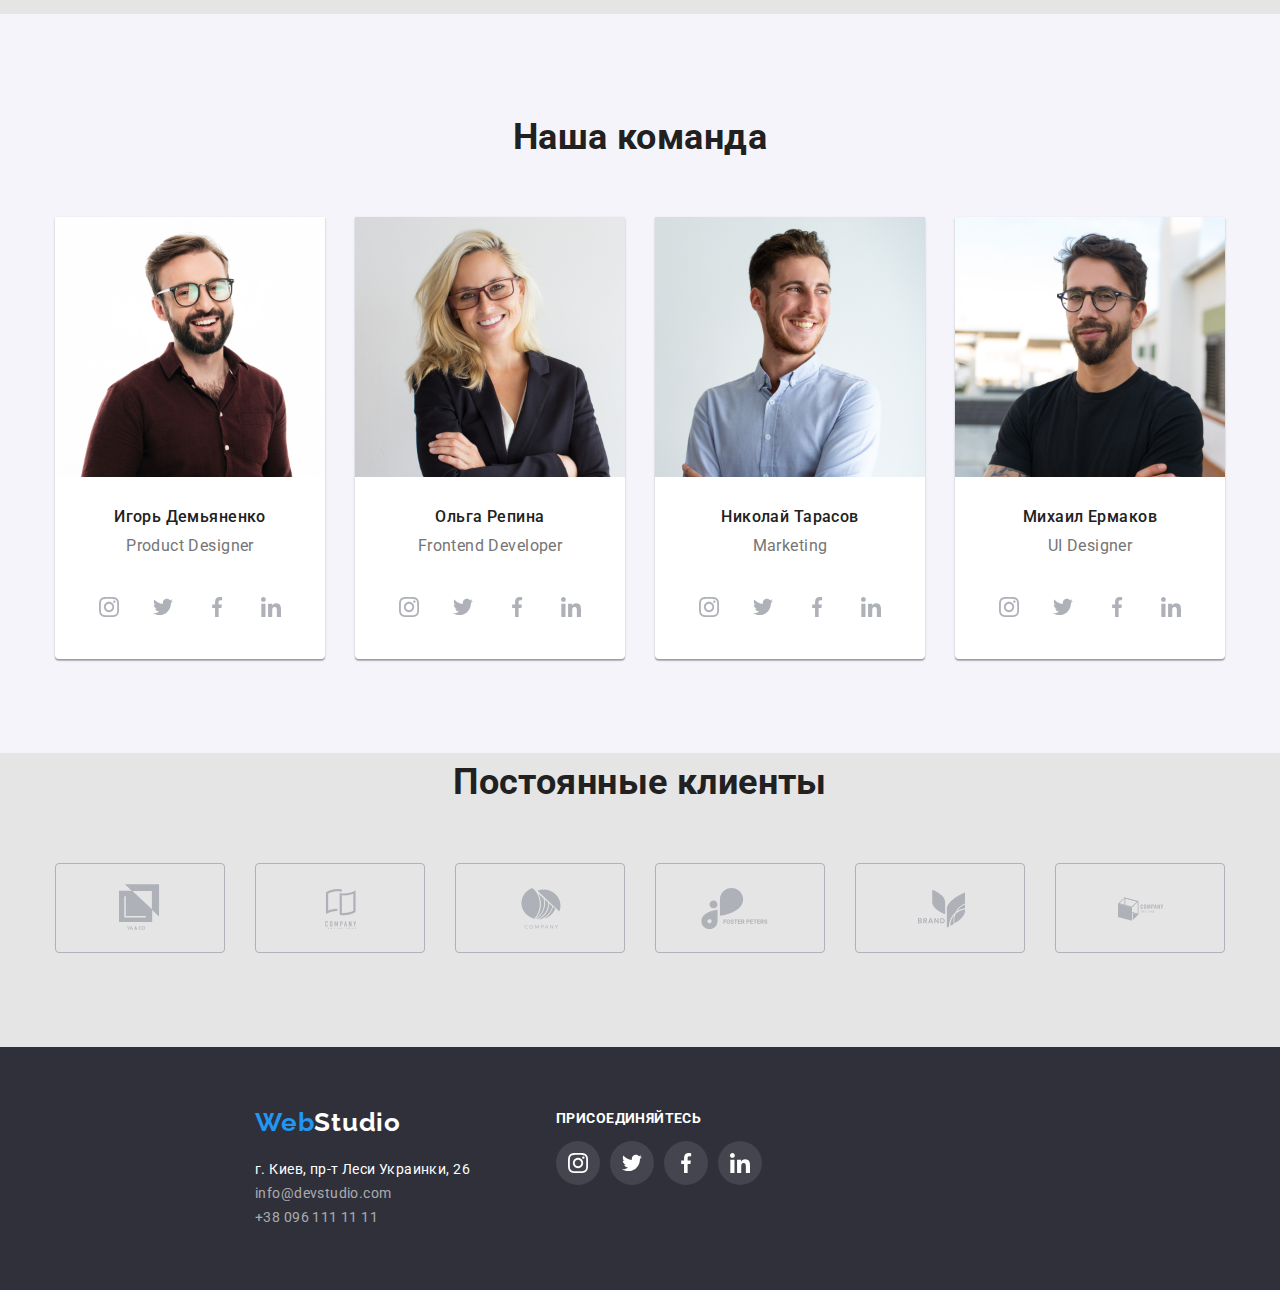
==== commit 8525095f: "додає футер, соціальні сєті і ще 1 блок" ====
--- a/index.html
+++ b/index.html
@@ -57,25 +57,25 @@
     </div>
         
 
-
-    
-        <section class="section">
+            
+    
+       <section class="section">
             <div class="container">
                 <h2 class="visually-hidden">Наши преимущества</h2>
                 <ul class="list benefits flexbox">
-                    <li class="content-box bgimage image-1">
+                    <li class="content-box image-1 bgimage">
                         <h3 class="section-title-caps">Внимание к деталям</h3>
                         <p>Идейные соображения, а также начало повседневной работы по формированию позиции.</p>
                     </li>
-                    <li class="content-box bgimage image-2">
+                    <li class="content-box image-2 bgimage">
                         <h3 class="section-title-caps">Пунктуальность</h3>
                         <p>Задача организации, в особенности же рамки и место обучения кадров влечет за собой.</p>
                     </li>
-                    <li class="content-box bgimage image-3">
+                    <li class="content-box image-3 bgimage">
                         <h3 class="section-title-caps">Планирование</h3>
                         <p>Равным образом консультация с широким активом в значительной степени обуславливает.</p>
                     </li>
-                    <li class="content-box bgimage image-4">
+                    <li class="content-box image-4 bgimage">
                         <h3 class="section-title-caps">Современные технологии</h3>
                         <p>Значимость этих проблем настолько очевидна, что реализация плановых заданий.</p>
                     </li>
@@ -101,30 +101,29 @@
                     <li class="content-box command"><img src="./images/product_designer.jpg" alt="Игорь Демьяненко Product Designer" width="270"/>
                         <h3 class="section-title-mini workers-text">Игорь Демьяненко</h3>
                         <p lang="en" class="paragraf">Product Designer</p>
-                        <ul class="list command-social-bloc">
-                            <li class="command-social-network"><a class="social-network-linc" href="">
-                                 <svg class="social-network-icon">
+                        <ul class="list social-icons">
+                            <li class="social-icons-item"><a class="social-icons-linc" href="">
+                                 <svg class="social-icon-svg">
                                     <use href="./images/symbol-defs.svg#icon-instagram-1"></use>
-                            
-                                 </svg>
-                                </a>
-                            </li>
-                            <li class="command-social-network"><a class="social-network-linc" href="">
-                                <svg class="social-network-icon">
+                                 </svg>
+                                </a>
+                            </li>
+                            <li class="social-icons-item"><a class="social-icons-linc" href="">
+                                <svg class="social-icon-svg">
                                     <use href="./images/symbol-defs.svg#icon-twitter-1"></use>
                             
                                  </svg>
                                 </a>
                             </li>
-                            <li class="command-social-network"><a class="social-network-linc" href="">
-                                <svg class="social-network-icon">
+                            <li class=" social-icons-item"><a class="social-icons-linc" href="">
+                                <svg class="social-icon-svg">
                                     <use href="./images/symbol-defs.svg#icon-facebook-1"></use>
                             
                                  </svg>
                                 </a>
                             </li>
-                            <li class="command-social-network"><a class="social-network-linc" href="">
-                                <svg class="social-network-icon">
+                            <li class="social-icons-item"><a class="social-icons-linc" href="">
+                                <svg class="social-icon-svg">
                                     <use href="./images/symbol-defs.svg#icon-linkedin-1"></use>
                             
                                  </svg>
@@ -137,14 +136,101 @@
                     <li class="content-box command"><img src="./images/frontend_developer.jpg" alt="Ольга Репина Frontend Developer" width="270"/>
                         <h3 class="section-title-mini workers-text">Ольга Репина</h3>
                         <p lang="en" class="paragraf">Frontend Developer</p>
+                        <ul class="list social-icons">
+                            <li class="social-icons-item"><a class="social-icons-linc" href="">
+                                 <svg class="social-icon-svg">
+                                    <use href="./images/symbol-defs.svg#icon-instagram-1"></use>
+                                 </svg>
+                                </a>
+                            </li>
+                            <li class="social-icons-item"><a class="social-icons-linc" href="">
+                                <svg class="social-icon-svg">
+                                    <use href="./images/symbol-defs.svg#icon-twitter-1"></use>
+                            
+                                 </svg>
+                                </a>
+                            </li>
+                            <li class=" social-icons-item"><a class="social-icons-linc" href="">
+                                <svg class="social-icon-svg">
+                                    <use href="./images/symbol-defs.svg#icon-facebook-1"></use>
+                            
+                                 </svg>
+                                </a>
+                            </li>
+                            <li class="social-icons-item"><a class="social-icons-linc" href="">
+                                <svg class="social-icon-svg">
+                                    <use href="./images/symbol-defs.svg#icon-linkedin-1"></use>
+                            
+                                 </svg>
+                                </a>
+                            </li>
+                        </ul>
                     </li>
                     <li class="content-box command"><img src="./images/marketing.jpg" alt="Николай Тарасов Marketing" width="270"/>
                         <h3 class="section-title-mini workers-text">Николай Тарасов</h3>
                         <p lang="en" class="paragraf">Marketing</p>
+                        <ul class="list social-icons">
+                            <li class="social-icons-item"><a class="social-icons-linc" href="">
+                                 <svg class="social-icon-svg">
+                                    <use href="./images/symbol-defs.svg#icon-instagram-1"></use>
+                                 </svg>
+                                </a>
+                            </li>
+                            <li class="social-icons-item"><a class="social-icons-linc" href="">
+                                <svg class="social-icon-svg">
+                                    <use href="./images/symbol-defs.svg#icon-twitter-1"></use>
+                            
+                                 </svg>
+                                </a>
+                            </li>
+                            <li class=" social-icons-item"><a class="social-icons-linc" href="">
+                                <svg class="social-icon-svg">
+                                    <use href="./images/symbol-defs.svg#icon-facebook-1"></use>
+                            
+                                 </svg>
+                                </a>
+                            </li>
+                            <li class="social-icons-item"><a class="social-icons-linc" href="">
+                                <svg class="social-icon-svg">
+                                    <use href="./images/symbol-defs.svg#icon-linkedin-1"></use>
+                            
+                                 </svg>
+                                </a>
+                            </li>
+                        </ul>
                     </li>
                     <li class="content-box command"><img src="./images/uidesigner.jpg" alt="Михаил Ермаков UI Designer" width="270"/>
                         <h3 class="section-title-mini workers-text">Михаил Ермаков</h3>
                         <p lang="en" class="paragraf">UI Designer</p>
+                        <ul class="list social-icons">
+                            <li class="social-icons-item"><a class="social-icons-linc" href="">
+                                 <svg class="social-icon-svg">
+                                    <use href="./images/symbol-defs.svg#icon-instagram-1"></use>
+                                 </svg>
+                                </a>
+                            </li>
+                            <li class="social-icons-item"><a class="social-icons-linc" href="">
+                                <svg class="social-icon-svg">
+                                    <use href="./images/symbol-defs.svg#icon-twitter-1"></use>
+                            
+                                 </svg>
+                                </a>
+                            </li>
+                            <li class="social-icons-item"><a class="social-icons-linc" href="">
+                                <svg class="social-icon-svg">
+                                    <use href="./images/symbol-defs.svg#icon-facebook-1"></use>
+                            
+                                 </svg>
+                                </a>
+                            </li>
+                            <li class="social-icons-item"><a class="social-icons-linc" href="">
+                                <svg class="social-icon-svg">
+                                    <use href="./images/symbol-defs.svg#icon-linkedin-1"></use>
+                            
+                                 </svg>
+                                </a>
+                            </li>
+                        </ul>
                     </li>  
                 </ul>
             </div>
@@ -154,33 +240,33 @@
             <div class="container">
                 <h2 class="section-title">Постоянные клиенты</h2>
                 <ul class="list flexbox">
-                    <li class="flexsvg"> <a href="">
-                        <svg class="client">
+                    <li class="flexsvg"> <a class="flexsvg-linc" href="">
+                        <svg class="client-svg"  height= "49.22px" width="44.26px">
                             <use href="./images/symbol-defs.svg#icon-logo-1"></use>
                         </svg>
                     </a></li>    
-                    <li class="flexsvg"> <a href="">
-                        <svg class="client-2">
+                    <li class="flexsvg"> <a class="flexsvg-linc" href="">
+                        <svg class="client-svg" height= "40px" width="52px">
                             <use href="./images/symbol-defs.svg#icon-logo-2"></use>
                         </svg>
                     </a></li>
-                    <li class="flexsvg"> <a href="">
-                        <svg class="client-3">
+                    <li class="flexsvg"> <a class="flexsvg-linc" href="">
+                        <svg class="client-svg" height= "41px" width="42.6px">
                             <use href="images/symbol-defs.svg#icon-logo-3"></use>
                         </svg>
                     </a></li>
-                    <li class="flexsvg"> <a href="">
-                        <svg class="client-4">
+                    <li class="flexsvg"> <a class="flexsvg-linc" href="">
+                        <svg class="client-svg" height= "42.02px" width="79.65px">
                             <use href="images/symbol-defs.svg#icon-logo-4"></use>
                         </svg>
                     </a></li>    
-                    <li class="flexsvg"> <a href="">
-                        <svg class="client-5">
+                    <li class="flexsvg"> <a class="flexsvg-linc" href="">
+                        <svg class="client-svg" height= "59px" width="47px">
                             <use href="images/symbol-defs.svg#icon-logo-5"></use>
                         </svg>
                     </a></li>
-                    <li class="flexsvg"> <a href="">
-                        <svg class="client-6">
+                    <li class="flexsvg"> <a class="flexsvg-linc" href="">
+                        <svg class="client-svg" height= "88.48px" width="45.44px">
                             <use href="images/symbol-defs.svg#icon-logo-6"></use>
                         </svg>
                     </a></li>
@@ -190,8 +276,8 @@
     </main>
 
 <footer class="bg-color-dark-footer">
-    <div class="">
-    <div class="container footer-container">
+    <div class="container footer-container bloc">
+        <div class="footer-bloc addres-bloc">
         <a href="index.html#studia" class="logo logo-color-footer link-hf">
             <span class="logo-color">Web</span>Studio
         </a>
@@ -202,19 +288,43 @@
                 <li><a href="tel:+380961111111" class="link footer-text mt-color">+38 096 111 11 11</a></li>
             </ul>
         </address>
-
-        <div class="social-network-bloc">
+         </div>
+
+        <div class="footer-bloc">
             <h2 class="section-title-caps social-network-title">Присоединяйтесь</h2>
-            <ul class="list">
-             <li class="instagram social-network"><a href=""></a></li>
-             <li class="twitter social-network"><a href=""></a></li>
-             <li class="facebook social-network"><a href=""></a></li>
-             <li class="linkedin social-network"><a href=""></a></li>
+            <ul class="list flexbox">
+                <li class="social-icons-item"> <a class="social-icons-linc footer-svg-linc" href="">
+                    <svg class="footer-svg-icon">
+                        <use href="./images/symbol-defs.svg#icon-instagram-1"></use>
+                    </svg>
+                </a></li>  
+
+                <li class="social-icons-item"> <a class="social-icons-linc footer-svg-linc" href="">
+                        <svg class="footer-svg-icon">
+                            <use href="./images/symbol-defs.svg#icon-twitter-1"></use>
+                        </svg>
+                </a></li>  
+
+                <li class="social-icons-item"> <a class="social-icons-linc footer-svg-linc" href="">
+                    <svg class="footer-svg-icon">
+                        <use href="./images/symbol-defs.svg#icon-facebook-1"></use>
+                    </svg>
+                 </a></li>
+
+                 <li class="social-icons-item"> <a class="social-icons-linc footer-svg-linc" href="">
+                <svg class="footer-svg-icon">
+                    <use href="./images/symbol-defs.svg#icon-linkedin-1"></use>
+                </svg>
+                 </a></li>
+
             </ul>
         </div>
+
     </div>
-    </div>
+
+    
 </footer>
+
 
   </body>
 </html>
--- a/css/styles.css
+++ b/css/styles.css
@@ -129,24 +129,12 @@
     color: var(--title-page-color);
 }
 
-.social-network {
-    display: inline-flex;
-}
- 
-.social-network:hover,
-.social-network:focus {
-    background-color: var(--accent-color);
-    border-radius: 50%;
-}
-.social-network:not(:last-child) {
-    margin-right: 10px;
-}
  /* стилі для лого*/
  .logo {
     font-family: "Raleway", sans-serif;
     font-weight: 700;
     font-size: 26px;
-    line-height: 1,192;
+    line-height: 1.192;
     letter-spacing: 0.03em;
 }
 .logo-color {
@@ -246,6 +234,7 @@
     color: var(--title-text-color);
 
     margin-bottom: 10px;
+    
 }
 
 .social-network-title {
@@ -395,9 +384,9 @@
 .flexbox {
     display: flex;
     flex-wrap: wrap;
-  
-    
-}
+     
+}
+
 .content-box {
     flex-basis: 270px;
     margin-right: 30px;
@@ -429,35 +418,25 @@
     margin-right: 30px;
 }
 
-.client {
-    height: 49.22px;
-    width: 44.26px;
-    position: center;
-}
-
-.client-2 {
-    width: 40px;
-    height: 52px;
-}
-
-.client-3 {
-    width: 41px;
-    height: 42.6px;
-}
-.client-4 {
-    height: 42.02px;
-    width: 79.65px;
-}
-
-.client-5 {
-    width: 59px;
-    height: 47px;
-}
-
-.client-6 {
-    width: 88.48px;
-    height: 45.44px;
-}
+.flexsvg-linc {
+    display: flex;
+    justify-content: center;
+    align-items: center;
+    height: 90px;
+    width: 170px;
+    background-color: inherit;
+}
+
+
+.client-svg {
+    fill: #AFB1B8;
+}
+
+.flexsvg-linc:hover .client-svg,
+.flexsvg-linc:focus .client-svg {
+   fill: var(--accent-color);
+}
+
 
 /* стилы для блокыв з картинками */
 
@@ -551,6 +530,7 @@
 .bgimage::before {
     display: block;
     height: 120px;
+    width: 270px;
     margin-bottom: 30px;
     content: "";
     background-color: var(--bg-color-blu);
@@ -577,39 +557,10 @@
     background-image: url(../images/astronaut.svg);
 }
 
-.social-network::before {
-    content: "";
-    width: 44px;
-    height: 44px;
-    background-color: rgba(255, 255, 255, 0.1);
-    border-radius: 50%;
-    background-position: center;
-    background-repeat: no-repeat;
-    background-size: 20px;
-}
-
-.instagram::before {
-    background-image: url(../images/instagram.svg);
-}
-
-.twitter::before {
-    background-image: url(../images/twitter.svg);
-}
-
-.facebook::before {
-   background-image: url(../images/facebook.svg);
-}
-
-.linkedin::before {
-    background-image: url(../images/linkedin.svg);
-}
-
-
-.
-}
+
 
 /* соціфльнф мережі оформлення */
-.command-social-bloc {
+.social-icons {
     display: flex;
     margin-left: 32px;
     margin-right: 32px;
@@ -617,17 +568,66 @@
     margin-top: 16px;
 }
 
-.command-social-network {
-    display: flex;
-    width: 40px;
-    height: 40px;
+
+
+.social-icons-item:not(:last-child) {
+    margin-right: 10px;
+}
+
+.social-icons-linc {
+    display: flex;
+    justify-content: center;
+    align-items: center;
+    height: 44px;
+    width: 44px;
+    background-color: inherit;
     border-radius: 50%;
 }
 
-.social-network-icon {
-    display: flex;
-    width: 20px;
-    height: 20px;
-    fill: #AFB1B8;
-    position: absolute;
-}
+.social-icon-svg {
+     width: 20px;
+     height: 20px;
+     fill: #AFB1B8;
+}
+
+.social-icons-linc:hover .social-icon-svg,
+.social-icons-linc:focus .social-icon-svg {
+   fill: var(--title-page-color);
+}
+
+.social-icons-linc:hover,
+.social-icons-linc:focus {
+    background-color: var(--accent-color);
+}
+
+.footer-bloc {
+    min-width: 206px;
+    margin-left: 70px;
+}
+
+.bloc {
+    display: flex;
+    justify-content:start;
+}
+
+.addres-bloc{
+    min-width: 231px;
+    margin-left: 200px;
+    
+}
+
+.footer-social {
+    width: 170px;
+    height: 90px;
+     
+}
+
+.footer-svg-linc {
+    background-color: rgba(255, 255, 255, 0.1);
+}
+
+.footer-svg-icon {
+     width: 20px;
+     height: 20px;
+     fill: var(--title-page-color);
+}
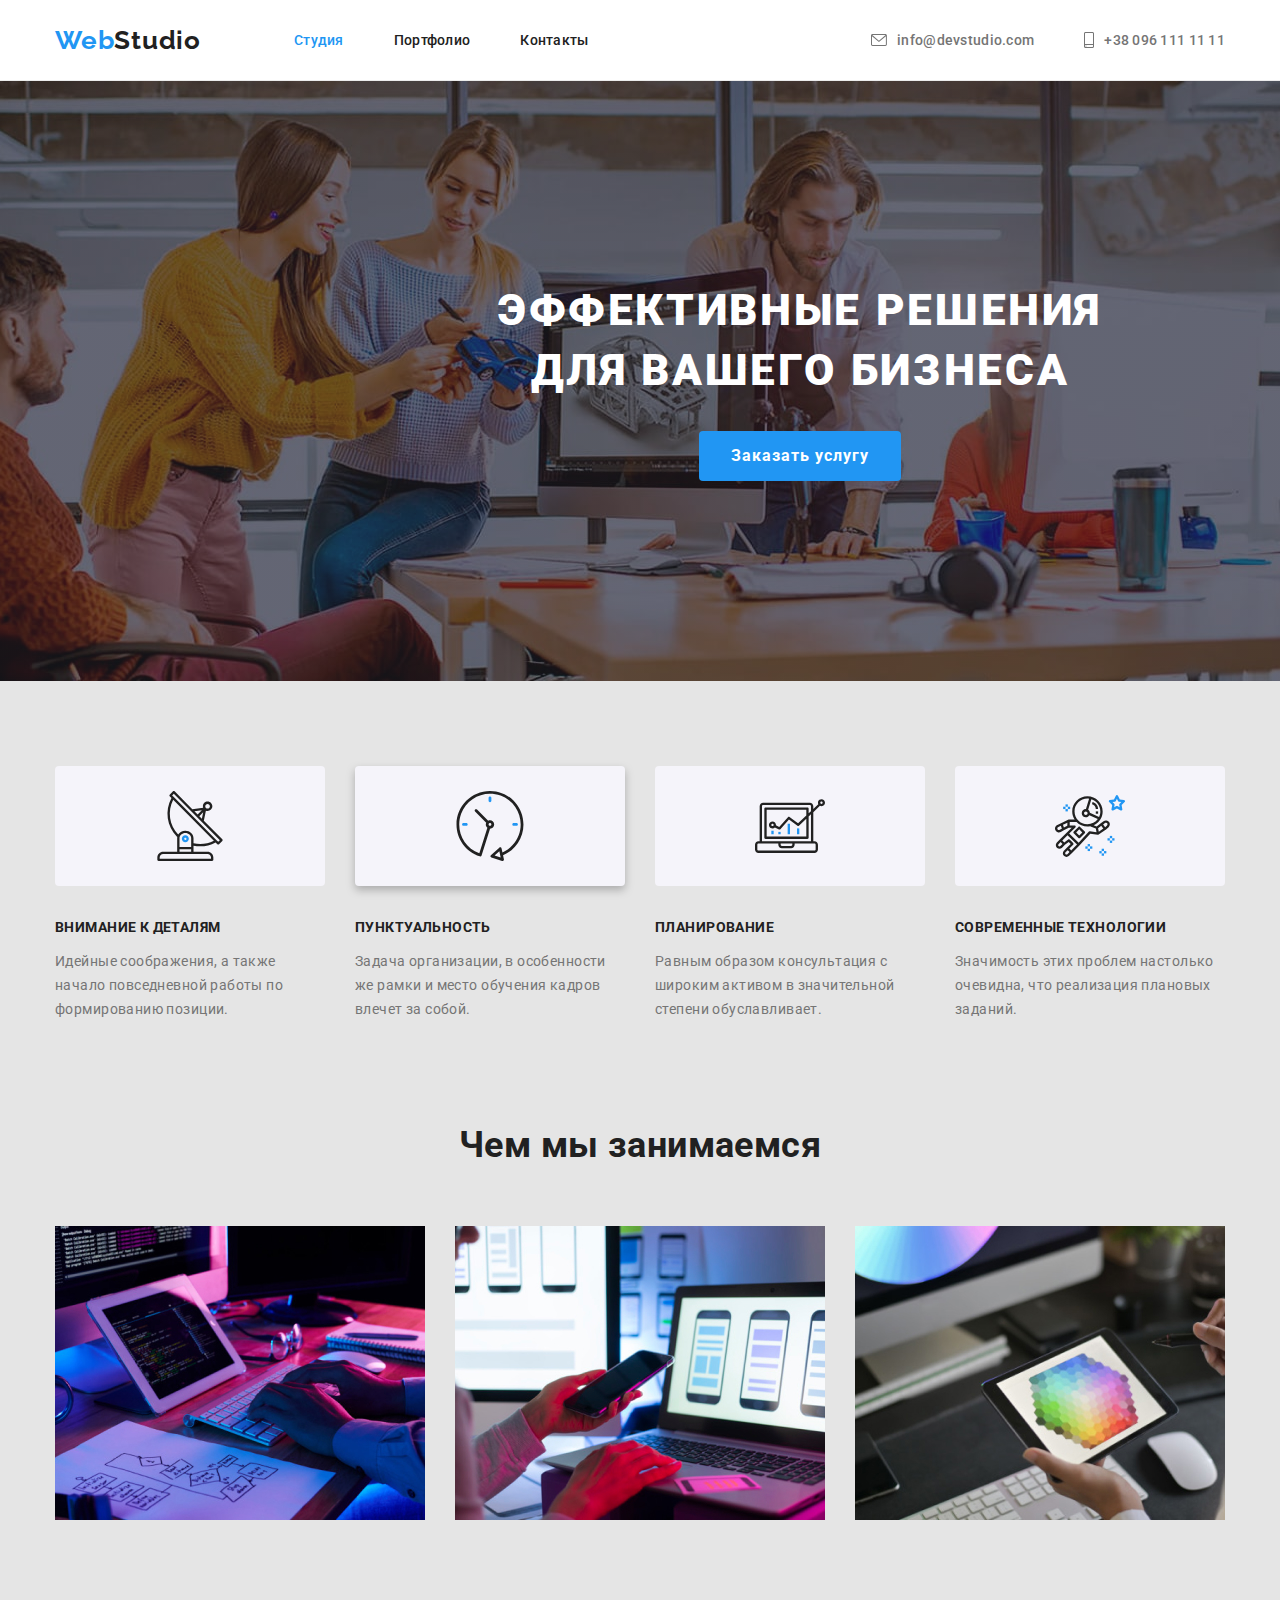
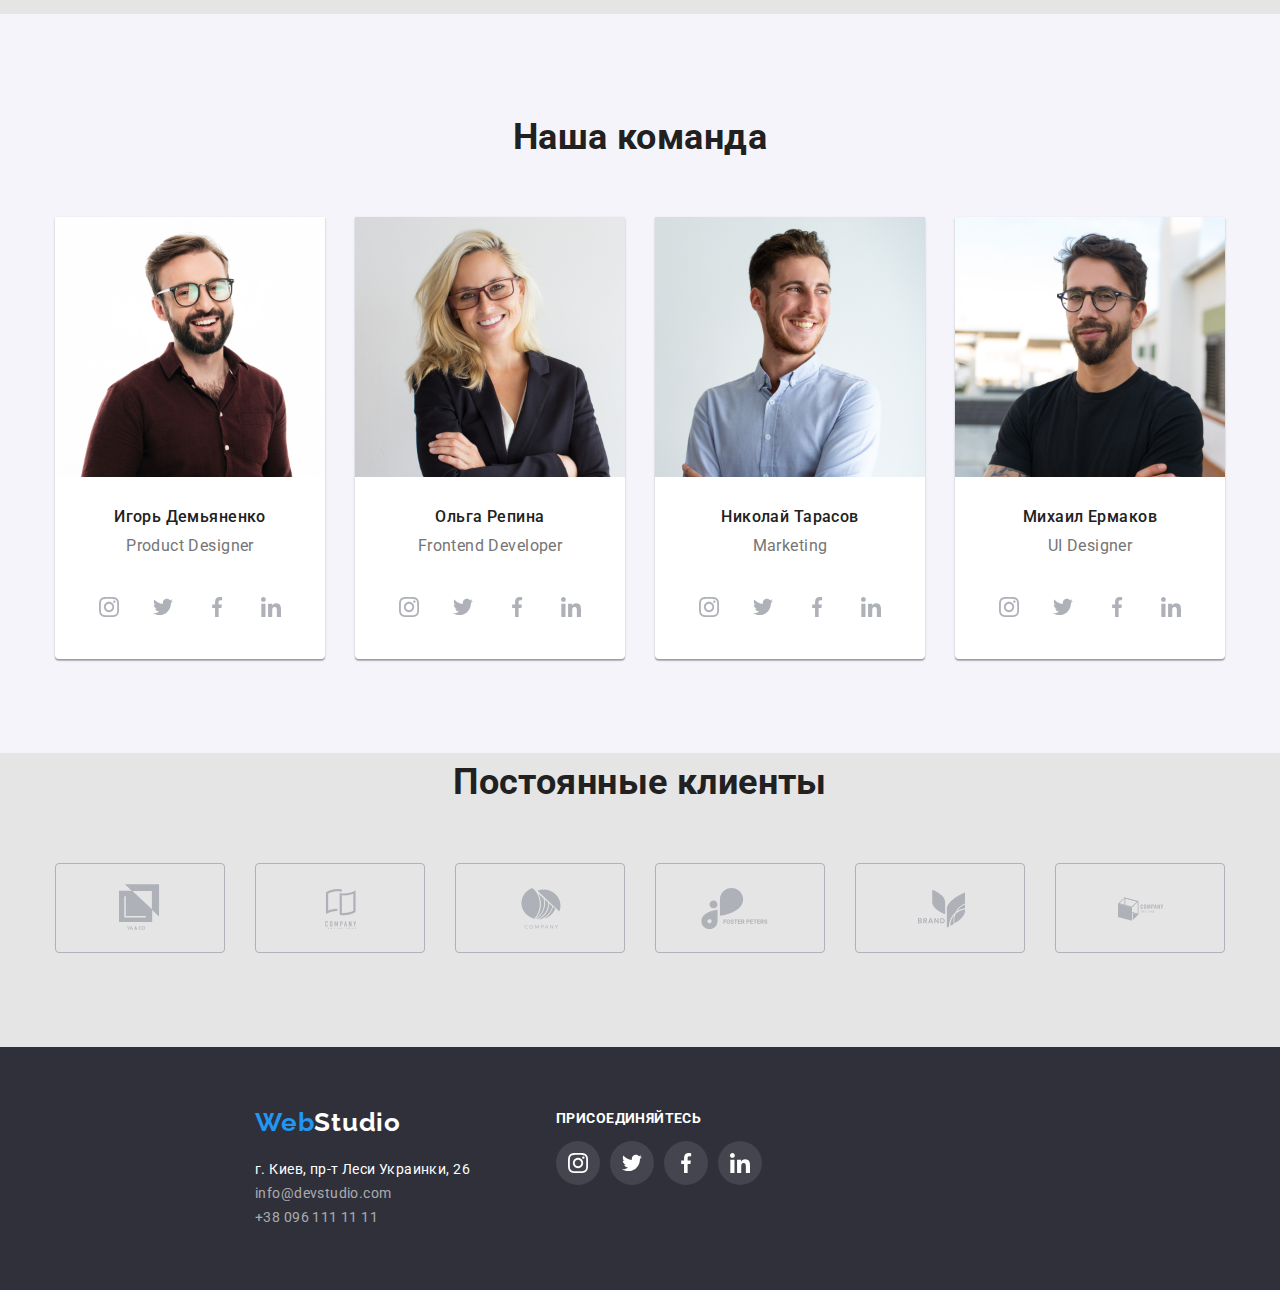
==== commit ea0c2e8b: "робить ховери для svg в хедері" ====
--- a/index.html
+++ b/index.html
@@ -30,14 +30,22 @@
                 </nav>
             
     
-                    <ul class="list menu">
-                        <li class="menu-item">
-                            <a href="mailto:info@devstudio.com" class="link menu-link contacts mail">info@devstudio.com</a>
-                        </li>
-                        <li class="menu-item">
-                            <a href="tel:+380961111111" class="link menu-link contacts tel">+38 096 111 11 11</a>
-                        </li>
-                     </ul>
+                <ul class="list menu flexbox">
+                    <li class="menu-item header-svg">
+                        <a href="mailto:info@devstudio.com" class="link menu-link contacts header-svg-linc">info@devstudio.com
+                            <svg class="header-svg-icon" width="16px" height="12px" >
+                                <use href="./images/symbol-defs.svg#icon-envelope"></use>
+                            </svg>
+                        </a>
+                    </li>
+                    <li class="menu-item">
+                        <a href="tel:+380961111111" class="link menu-link contacts header-svg-linc">+38 096 111 11 11
+                            <svg class="header-svg-icon" width="10px" height="16px" >
+                                <use href="./images/symbol-defs.svg#icon-smartphone"></use>
+                            </svg>
+                        </a>
+                    </li>
+                 </ul>
             </div>
         </header>
     
--- a/css/styles.css
+++ b/css/styles.css
@@ -165,34 +165,24 @@
 }
 
 
-.mail,
-.tel {
-    display: inline-flex;
-    
-}
-
-.mail::before {
-    width: 16px;
-    height: 12px;
+.header-svg-icon {
+    fill: var(--primari-text-color);
     margin-right: 10px;
-    content: "";
-    background-size: contain;
+}
+
+
+.header-svg-linc {
+    display: flex;
+    justify-content: center;
     align-items: center;
-    background-repeat: no-repeat;
-    background-image: url(../images/envelope.svg);
-}
-
-
-.tel::before {
-    width: 10px;
-    height: 16px;
-    margin-right: 10px;
-    content: "";
-    background-size: contain;
-    align-items: center;
-    background-repeat: no-repeat;
-    background-image: url(../images/smartphone.svg);
-}
+    flex-direction: row-reverse;
+}
+
+.header-svg-linc:hover .header-svg-icon,
+.header-svg-linc:focus .header-svg-icon {
+    fill: var(--accent-color);
+}
+
 
 .current {
     color: var(--accent-color);
